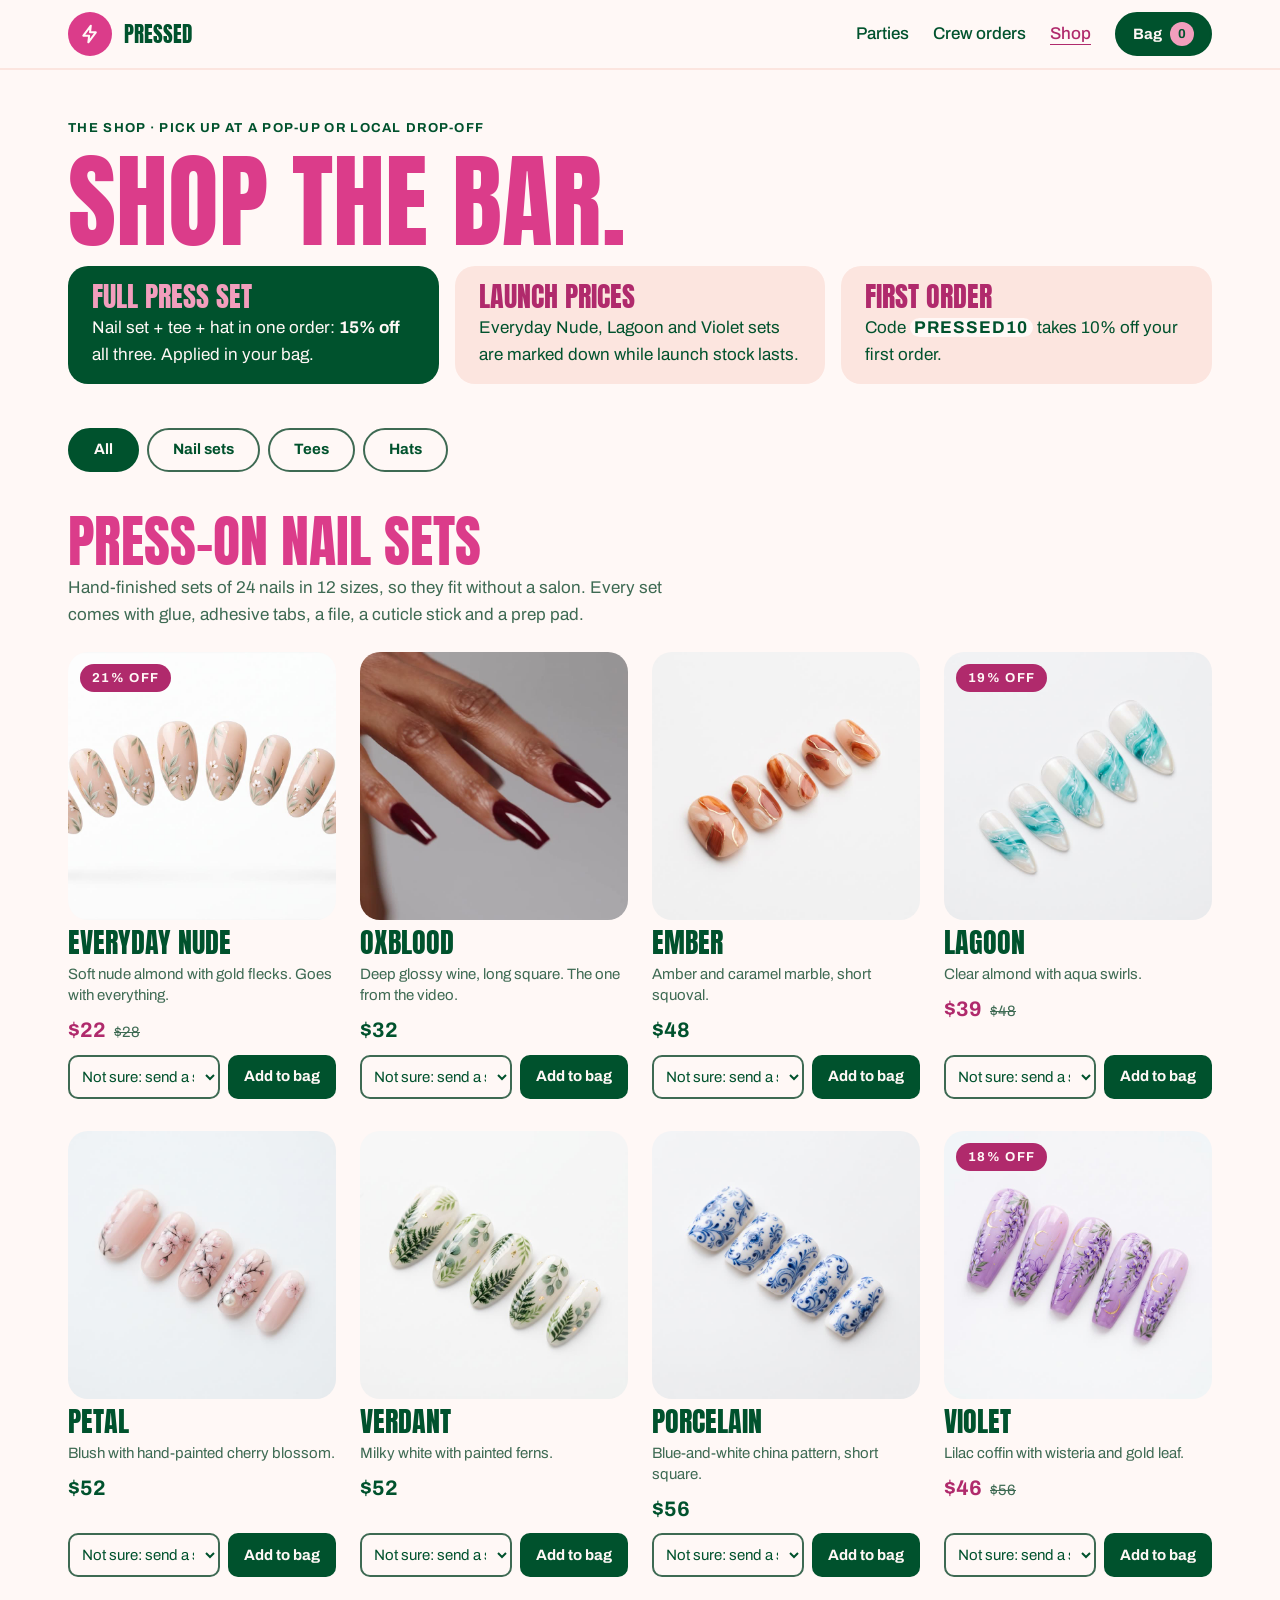
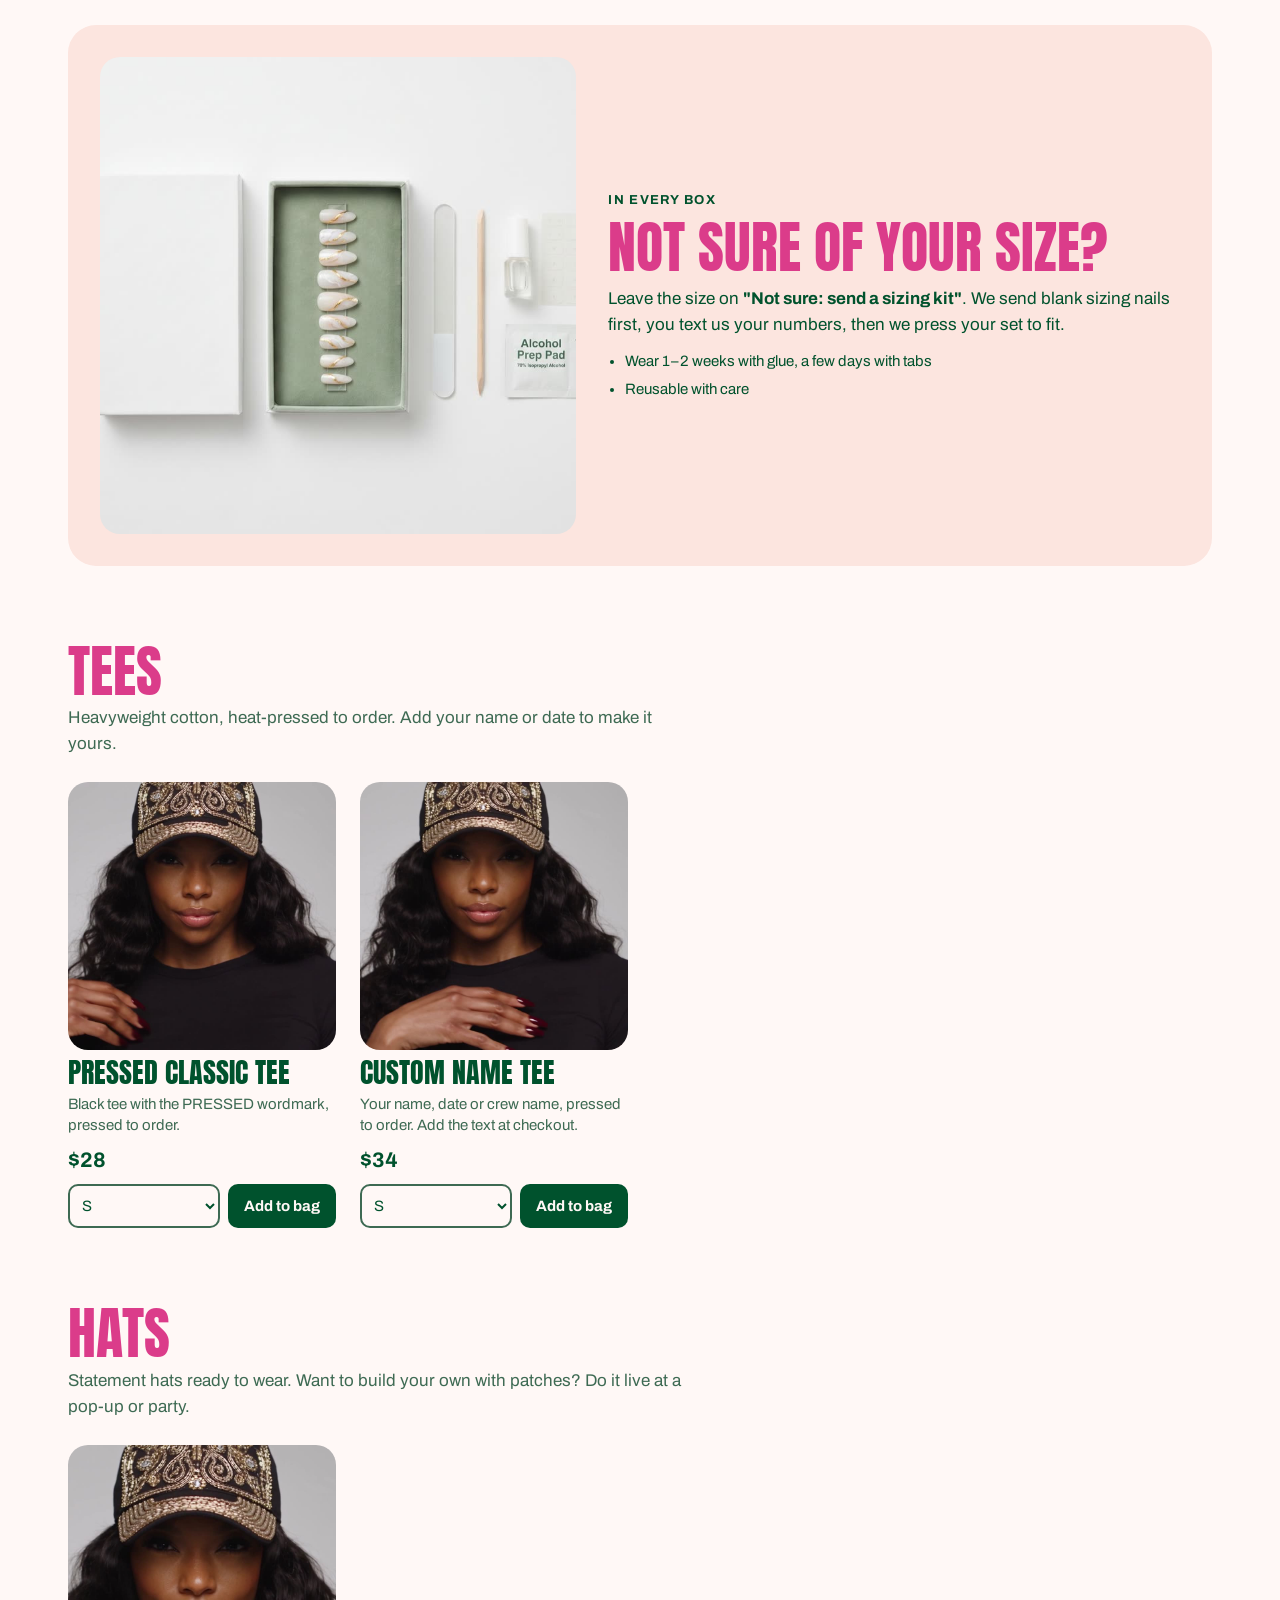
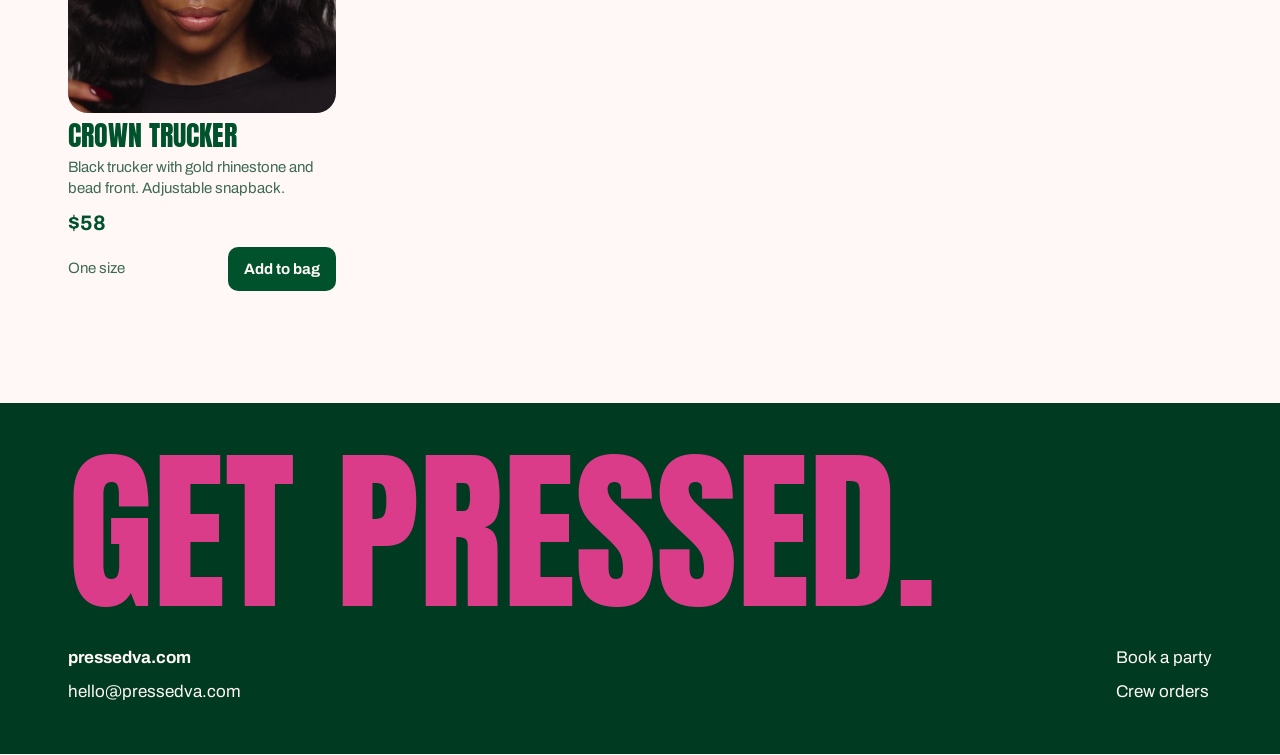
==== shop.html @ b1e41d05 "Add files via upload" ====
<!doctype html>
<html lang="en">
<head>
<meta charset="utf-8">
<meta name="viewport" content="width=device-width, initial-scale=1, viewport-fit=cover">
<title>Shop — PRESSED</title>
<meta name="description" content="Press-on nail sets, custom tees and hats from PRESSED in Stafford and Fredericksburg, VA. Pick up at a pop-up or get local drop-off.">
<link rel="preconnect" href="https://fonts.googleapis.com">
<link rel="preconnect" href="https://fonts.gstatic.com" crossorigin>
<link rel="stylesheet" href="https://fonts.googleapis.com/css2?family=Anton&family=Archivo:wght@400;500;700&display=swap">
<link rel="stylesheet" href="design/tokens.css">
<style>
*,*::before,*::after{box-sizing:border-box}
[hidden]{display:none!important}
html{-webkit-text-size-adjust:100%}
body{margin:0;background:var(--bg-base);color:var(--text-primary);font-family:var(--font-body);font-size:var(--text-base);line-height:var(--leading-body);overflow-x:hidden}
img{display:block;max-width:100%;height:auto}
a{color:inherit}
h1,h2,h3,p{margin:0}
.wrap{width:100%;max-width:var(--page-max);margin-inline:auto;padding-inline:var(--gutter)}
.eyebrow{font-size:var(--text-xs);font-weight:var(--weight-bold);letter-spacing:var(--tracking-caps);text-transform:uppercase}
.display{font-family:var(--font-display);font-weight:var(--weight-regular);text-transform:uppercase;line-height:var(--leading-display);text-wrap:balance}
.muted{color:var(--text-secondary)}
.small{font-size:var(--text-sm)}
.sr{position:absolute;width:1px;height:1px;overflow:hidden;clip:rect(0 0 0 0);white-space:nowrap}

.btn{display:inline-flex;align-items:center;justify-content:center;gap:var(--space-2);min-height:var(--touch-min);padding:var(--space-3) var(--space-6);border-radius:var(--radius-sm);border:var(--border-width) solid var(--action);background:var(--action);color:var(--action-text);font:var(--weight-bold) var(--text-base)/1 var(--font-body);text-decoration:none;cursor:pointer;transition:transform var(--duration-fast) var(--ease-out)}
.btn:hover{transform:translateY(-2px)}
.btn:active{transform:translateY(1px) scale(.98)}
.btn.pink{background:var(--berry);border-color:var(--berry);color:var(--chalk)}
.btn.ghost{background:transparent;color:var(--accent-text);border-color:var(--accent-text)}
.btn.block{width:100%}

/* Header */
.top{position:sticky;top:0;z-index:20;background:var(--bg-base);padding-top:env(safe-area-inset-top,0px);border-bottom:var(--border-width) solid var(--bg-raised)}
.top .wrap{display:flex;align-items:center;justify-content:space-between;gap:var(--space-4);min-height:4.25rem}
.mark{display:flex;align-items:center;gap:var(--space-3);text-decoration:none}
.bolt{width:var(--touch-min);height:var(--touch-min);border-radius:var(--radius-full);background:var(--accent);display:grid;place-items:center;color:var(--chalk);flex:none}
.mark b{font-family:var(--font-display);font-weight:var(--weight-regular);font-size:var(--text-lg)}
.nav{display:flex;align-items:center;gap:var(--space-6);font-weight:var(--weight-medium)}
.nav a{text-decoration:none;padding-block:var(--space-2)}
.nav a[aria-current]{color:var(--accent-text);text-decoration:underline;text-underline-offset:.3em}
.nav a:not(.btn):hover{color:var(--accent-text)}
@media (max-width:760px){.nav .hide-sm{display:none}}
.bagbtn{position:relative;display:inline-flex;align-items:center;gap:var(--space-2);min-height:var(--touch-min);padding:var(--space-2) var(--space-4);border-radius:var(--radius-full);border:var(--border-width) solid var(--forest);background:var(--forest);color:var(--chalk);font:var(--weight-bold) var(--text-sm)/1 var(--font-body);cursor:pointer}
.bagcount{min-width:1.5rem;height:1.5rem;padding-inline:var(--space-1);border-radius:var(--radius-full);background:var(--bubble);color:var(--forest);display:grid;place-items:center;font-size:var(--text-xs)}

/* Shop head */
.shophead{padding-block:var(--space-12) var(--space-8);display:flex;flex-direction:column;gap:var(--space-4)}
.shophead h1{font-size:var(--text-3xl);color:var(--accent)}
.offers{display:grid;grid-template-columns:repeat(3,minmax(0,1fr));gap:var(--space-4)}
@media (max-width:900px){.offers{grid-template-columns:minmax(0,1fr)}}
.offer{display:flex;flex-direction:column;gap:var(--space-1);padding:var(--space-4) var(--space-6);border-radius:var(--radius-md);background:var(--bg-raised)}
.offer.dark{background:var(--bg-dark);color:var(--text-on-dark)}
.offer b{font-family:var(--font-display);font-weight:var(--weight-regular);text-transform:uppercase;font-size:var(--text-xl);line-height:1.05;color:var(--accent-text)}
.offer.dark b{color:var(--bubble)}
.code{font-weight:var(--weight-bold);letter-spacing:.06em;user-select:all;padding:0 var(--space-1);border-radius:var(--radius-sm);background:var(--chalk);color:var(--forest)}

/* Tabs */
.tabs{position:sticky;top:calc(4.25rem + env(safe-area-inset-top,0px));z-index:10;background:var(--bg-base);padding-block:var(--space-3);display:flex;gap:var(--space-2);overflow-x:auto;scrollbar-width:none}
.tab{flex:none;min-height:var(--touch-min);padding:var(--space-2) var(--space-6);border-radius:var(--radius-full);border:var(--border-width) solid var(--moss);background:transparent;color:var(--forest);font:var(--weight-bold) var(--text-sm)/1 var(--font-body);cursor:pointer}
.tab[aria-pressed="true"]{background:var(--forest);border-color:var(--forest);color:var(--chalk)}

/* Grid */
.group{padding-block:var(--space-8) var(--space-12)}
.group h2{font-size:var(--text-2xl);color:var(--accent);margin-bottom:var(--space-2)}
.group .intro{margin-bottom:var(--space-6);max-width:var(--content-max)}
.grid{display:grid;grid-template-columns:repeat(4,minmax(0,1fr));gap:var(--space-8) var(--space-6)}
@media (max-width:1100px){.grid{grid-template-columns:repeat(3,minmax(0,1fr))}}
@media (max-width:760px){.grid{grid-template-columns:repeat(2,minmax(0,1fr));gap:var(--space-6) var(--space-3)}}
.card{display:flex;flex-direction:column;gap:var(--space-2)}
.ph{position:relative;aspect-ratio:1/1;max-width:100%;border-radius:var(--radius-md);overflow:hidden;background:var(--bg-raised)}
.ph img{width:100%;height:100%;object-fit:cover;transition:transform var(--duration-slow) var(--ease-out)}
.card:hover .ph img{transform:scale(1.04)}
.badge{position:absolute;top:var(--space-3);left:var(--space-3);font-size:var(--text-xs);font-weight:var(--weight-bold);letter-spacing:var(--tracking-caps);text-transform:uppercase;background:var(--berry);color:var(--chalk);padding:var(--space-1) var(--space-3);border-radius:var(--radius-full)}
.card h3{font-family:var(--font-display);font-weight:var(--weight-regular);text-transform:uppercase;font-size:var(--text-xl);line-height:1}
.card .desc{font-size:var(--text-sm);color:var(--text-secondary);line-height:1.4}
.price{display:flex;align-items:baseline;gap:var(--space-2);font-variant-numeric:tabular-nums}
.price .now{font-weight:var(--weight-bold);font-size:var(--text-lg)}
.price.sale .now{color:var(--accent-text)}
.price s{color:var(--text-secondary);font-size:var(--text-sm)}
.opts{display:flex;gap:var(--space-2);align-items:center;margin-top:auto}
.opts select{flex:1;min-width:0;font:inherit;font-size:var(--text-sm);color:var(--text-primary);background:var(--bg-base);border:var(--border-width) solid var(--moss);border-radius:var(--radius-sm);padding:var(--space-2);min-height:var(--touch-min)}
.add{flex:none;min-height:var(--touch-min);padding:var(--space-2) var(--space-4);border-radius:var(--radius-sm);border:0;background:var(--forest);color:var(--chalk);font:var(--weight-bold) var(--text-sm)/1 var(--font-body);cursor:pointer}
.add.done{background:var(--berry)}
@media (max-width:420px){.opts{flex-direction:column;align-items:stretch}}

.box{display:grid;grid-template-columns:minmax(0,1fr) minmax(0,1.2fr);gap:var(--space-8);align-items:center;padding:var(--space-8);border-radius:var(--radius-lg);background:var(--bg-raised)}
@media (max-width:760px){.box{grid-template-columns:minmax(0,1fr);padding:var(--space-6)}}
.box img{border-radius:var(--radius-md)}
.box ul{margin:0;padding-left:1.1em;display:flex;flex-direction:column;gap:var(--space-1)}

/* Bag drawer */
.scrimbg{position:fixed;inset:0;z-index:40;background:var(--scrim-soft)}
.drawer{position:fixed;top:0;right:0;bottom:0;z-index:50;width:min(28rem,100%);background:var(--bg-base);box-shadow:var(--shadow-overlay);display:flex;flex-direction:column;padding-top:env(safe-area-inset-top,0px);padding-bottom:env(safe-area-inset-bottom,0px);transform:translateX(100%);transition:transform var(--duration-slow) var(--ease-out);visibility:hidden}
.drawer.open{transform:none;visibility:visible}
.dhead{display:flex;align-items:center;justify-content:space-between;padding:var(--space-4) var(--space-6);border-bottom:var(--border-width) solid var(--bg-raised)}
.dhead h2{font-family:var(--font-display);font-weight:var(--weight-regular);text-transform:uppercase;font-size:var(--text-xl)}
.x{width:var(--touch-min);height:var(--touch-min);border-radius:var(--radius-full);border:0;background:var(--bg-raised);color:var(--forest);cursor:pointer;display:grid;place-items:center}
.dbody{flex:1;overflow-y:auto;padding:var(--space-4) var(--space-6);display:flex;flex-direction:column;gap:var(--space-4)}
.line{display:grid;grid-template-columns:4rem minmax(0,1fr) auto;gap:var(--space-3);align-items:center}
.line img{width:4rem;height:4rem;object-fit:cover;border-radius:var(--radius-sm)}
.line .nm{font-weight:var(--weight-bold);line-height:1.2}
.line .meta{font-size:var(--text-sm);color:var(--text-secondary)}
.qty{display:flex;align-items:center;gap:var(--space-1)}
.qty button{width:2.25rem;height:2.25rem;border-radius:var(--radius-full);border:var(--border-width) solid var(--moss);background:transparent;color:var(--forest);font-weight:var(--weight-bold);cursor:pointer}
.qty span{min-width:1.5rem;text-align:center;font-variant-numeric:tabular-nums}
.empty{padding-block:var(--space-12);text-align:center;display:flex;flex-direction:column;gap:var(--space-4);align-items:center}
.dfoot{padding:var(--space-4) var(--space-6);border-top:var(--border-width) solid var(--bg-raised);display:flex;flex-direction:column;gap:var(--space-3)}
.sum{display:grid;grid-template-columns:1fr auto;gap:var(--space-1) var(--space-4);font-variant-numeric:tabular-nums;font-size:var(--text-sm)}
.sum .save{color:var(--accent-text);font-weight:var(--weight-bold)}
.sum .total{font-size:var(--text-lg);font-weight:var(--weight-bold);padding-top:var(--space-2);border-top:var(--border-width) solid var(--bg-raised)}
.coderow{display:flex;gap:var(--space-2)}
.coderow input{flex:1;min-width:0;font:inherit;text-transform:uppercase;border:var(--border-width) solid var(--moss);border-radius:var(--radius-sm);padding:var(--space-2) var(--space-3);min-height:var(--touch-min);background:var(--bg-base);color:var(--forest)}
.coderow button{min-height:var(--touch-min);padding:var(--space-2) var(--space-4);border-radius:var(--radius-sm);border:var(--border-width) solid var(--forest);background:transparent;color:var(--forest);font-weight:var(--weight-bold);cursor:pointer}
.msg{font-size:var(--text-sm);font-weight:var(--weight-medium)}
.msg.ok{color:var(--forest)}
.msg.err{color:var(--danger)}
.ful{display:flex;flex-direction:column;gap:var(--space-2)}
.ful label{display:flex;gap:var(--space-3);align-items:center;min-height:var(--touch-min);padding:var(--space-2) var(--space-3);border:var(--border-width) solid var(--bg-raised);border-radius:var(--radius-sm);cursor:pointer;font-size:var(--text-sm)}
.ful input{accent-color:var(--forest);width:1.1rem;height:1.1rem}
.ful label:has(input:checked){border-color:var(--forest)}
form.co{display:flex;flex-direction:column;gap:var(--space-3)}
form.co .f{display:flex;flex-direction:column;gap:var(--space-1)}
form.co label{font-size:var(--text-sm);font-weight:var(--weight-bold)}
form.co input,form.co textarea{font:inherit;border:var(--border-width) solid var(--moss);border-radius:var(--radius-sm);padding:var(--space-3);min-height:var(--touch-min);background:var(--bg-base);color:var(--forest);width:100%}
.done{display:flex;flex-direction:column;gap:var(--space-3);padding:var(--space-6);border-radius:var(--radius-md);background:var(--bg-raised)}
.done h3{font-family:var(--font-display);font-weight:var(--weight-regular);text-transform:uppercase;font-size:var(--text-xl);color:var(--accent-text)}

footer{background:var(--bg-deep);color:var(--text-on-dark);padding-block:var(--space-12) calc(var(--space-12) + env(safe-area-inset-bottom,0px));margin-top:var(--space-16)}
footer .cols{display:flex;flex-wrap:wrap;gap:var(--space-8);justify-content:space-between}
footer a{text-decoration:none}
footer .big{font-size:var(--text-footer);color:var(--accent);line-height:var(--leading-display);margin-bottom:var(--space-8)}
</style>
</head>
<body>

<header class="top">
  <div class="wrap">
    <a class="mark" href="index.html" aria-label="PRESSED home">
      <span class="bolt" aria-hidden="true"><svg width="20" height="20" viewBox="0 0 24 24" fill="none" stroke="currentColor" stroke-width="2.4" stroke-linejoin="round"><path d="M13 2 4 14h7l-1 8 9-12h-7l1-8z"/></svg></span>
      <b>PRESSED</b>
    </a>
    <nav class="nav" aria-label="Main">
      <a class="hide-sm" href="index.html#parties">Parties</a>
      <a class="hide-sm" href="index.html#crew">Crew orders</a>
      <a href="shop.html" aria-current="page">Shop</a>
      <button class="bagbtn" id="openBag" type="button" aria-haspopup="dialog" aria-controls="bag">
        Bag <span class="bagcount" id="bagCount">0</span>
      </button>
    </nav>
  </div>
</header>

<main>
  <section class="wrap shophead" aria-labelledby="shop-title">
    <p class="eyebrow">The shop · pick up at a pop-up or local drop-off</p>
    <h1 class="display" id="shop-title">Shop the bar.</h1>
    <div class="offers">
      <div class="offer dark"><b>Full Press set</b><span>Nail set + tee + hat in one order: <strong>15% off</strong> all three. Applied in your bag.</span></div>
      <div class="offer"><b>Launch prices</b><span>Everyday Nude, Lagoon and Violet sets are marked down while launch stock lasts.</span></div>
      <div class="offer"><b>First order</b><span>Code <span class="code">PRESSED10</span> takes 10% off your first order.</span></div>
    </div>
  </section>

  <div class="wrap">
    <div class="tabs" role="group" aria-label="Filter products">
      <button class="tab" type="button" data-f="all" aria-pressed="true">All</button>
      <button class="tab" type="button" data-f="nails" aria-pressed="false">Nail sets</button>
      <button class="tab" type="button" data-f="tees" aria-pressed="false">Tees</button>
      <button class="tab" type="button" data-f="hats" aria-pressed="false">Hats</button>
    </div>
  </div>

  <section class="wrap group" id="nails" data-cat="nails" aria-labelledby="nails-title">
    <h2 class="display" id="nails-title">Press-on nail sets</h2>
    <p class="intro muted">Hand-finished sets of 24 nails in 12 sizes, so they fit without a salon. Every set comes with glue, adhesive tabs, a file, a cuticle stick and a prep pad.</p>
    <div class="grid" data-grid="nails"></div>
    <div class="box" style="margin-top:var(--space-12)">
      <img src="media/shop/whats-in-the-box.jpg" alt="Open PRESSED nail kit: tray of nails, file, cuticle stick and prep pad" width="800" height="800" loading="lazy">
      <div style="display:flex;flex-direction:column;gap:var(--space-3)">
        <p class="eyebrow">In every box</p>
        <h3 class="display" style="font-size:var(--text-2xl);color:var(--accent)">Not sure of your size?</h3>
        <p>Leave the size on <strong>"Not sure: send a sizing kit"</strong>. We send blank sizing nails first, you text us your numbers, then we press your set to fit.</p>
        <ul class="small"><li>Wear 1–2 weeks with glue, a few days with tabs</li><li>Reusable with care</li></ul>
      </div>
    </div>
  </section>

  <section class="wrap group" id="tees" data-cat="tees" aria-labelledby="tees-title">
    <h2 class="display" id="tees-title">Tees</h2>
    <p class="intro muted">Heavyweight cotton, heat-pressed to order. Add your name or date to make it yours.</p>
    <div class="grid" data-grid="tees"></div>
  </section>

  <section class="wrap group" id="hats" data-cat="hats" aria-labelledby="hats-title">
    <h2 class="display" id="hats-title">Hats</h2>
    <p class="intro muted">Statement hats ready to wear. Want to build your own with patches? Do it live at a pop-up or party.</p>
    <div class="grid" data-grid="hats"></div>
  </section>
</main>

<footer>
  <div class="wrap">
    <p class="big display" aria-hidden="true">Get pressed.</p>
    <div class="cols">
      <div style="display:flex;flex-direction:column;gap:var(--space-2)"><b>pressedva.com</b><span>hello@pressedva.com</span></div>
      <div style="display:flex;flex-direction:column;gap:var(--space-2)"><a href="index.html#book">Book a party</a><a href="index.html#quote">Crew orders</a></div>
    </div>
  </div>
</footer>

<div class="scrimbg" id="scrim" hidden></div>
<aside class="drawer" id="bag" role="dialog" aria-modal="true" aria-labelledby="bag-title" aria-hidden="true">
  <div class="dhead">
    <h2 id="bag-title">Your bag</h2>
    <button class="x" id="closeBag" type="button" aria-label="Close bag"><svg width="18" height="18" viewBox="0 0 24 24" fill="none" stroke="currentColor" stroke-width="2.4" stroke-linecap="round"><path d="M6 6l12 12M18 6 6 18"/></svg></button>
  </div>
  <div class="dbody" id="bagBody"></div>
  <div class="dfoot" id="bagFoot"></div>
</aside>
<p class="sr" id="live" aria-live="polite"></p>

<script>
/* Where order requests go once the site is live (same service as the booking form). Empty = on-screen only. */
var FORM_ENDPOINT = "";

/* Prices in cents. "was" = regular price when a set is marked down. Edit here, nowhere else. */
var PRODUCTS = [
  { id: "everyday-nude", cat: "nails", name: "Everyday Nude", desc: "Soft nude almond with gold flecks. Goes with everything.", price: 2200, was: 2800, img: "everyday-nude.jpg" },
  { id: "oxblood", cat: "nails", name: "Oxblood", desc: "Deep glossy wine, long square. The one from the video.", price: 3200, img: "oxblood.jpg" },
  { id: "ember", cat: "nails", name: "Ember", desc: "Amber and caramel marble, short squoval.", price: 4800, img: "ember.jpg" },
  { id: "lagoon", cat: "nails", name: "Lagoon", desc: "Clear almond with aqua swirls.", price: 3900, was: 4800, img: "lagoon.jpg" },
  { id: "petal", cat: "nails", name: "Petal", desc: "Blush with hand-painted cherry blossom.", price: 5200, img: "petal.jpg" },
  { id: "verdant", cat: "nails", name: "Verdant", desc: "Milky white with painted ferns.", price: 5200, img: "verdant.jpg" },
  { id: "porcelain", cat: "nails", name: "Porcelain", desc: "Blue-and-white china pattern, short square.", price: 5600, img: "porcelain.jpg" },
  { id: "violet", cat: "nails", name: "Violet", desc: "Lilac coffin with wisteria and gold leaf.", price: 4600, was: 5600, img: "violet.jpg" },
  { id: "classic-tee", cat: "tees", name: "PRESSED Classic Tee", desc: "Black tee with the PRESSED wordmark, pressed to order.", price: 2800, img: "classic-tee.jpg" },
  { id: "name-tee", cat: "tees", name: "Custom Name Tee", desc: "Your name, date or crew name, pressed to order. Add the text at checkout.", price: 3400, img: "name-tee.jpg" },
  { id: "crown-trucker", cat: "hats", name: "Crown Trucker", desc: "Black trucker with gold rhinestone and bead front. Adjustable snapback.", price: 5800, img: "crown-trucker.jpg" }
];
var SIZES = {
  nails: ["Not sure: send a sizing kit", "XS", "S", "M", "L"],
  tees: ["S", "M", "L", "XL", "2XL", "3XL"],
  hats: ["One size"]
};
var BUNDLE_RATE = 0.15;              /* Full Press: one nail set + tee + hat */
var CODES = { PRESSED10: 0.10 };     /* first-order code */
var DROPOFF_FEE = 500;               /* local drop-off, Stafford + Fredericksburg */

var live = document.getElementById('live');
function money(c){ return '$' + (c / 100).toFixed(c % 100 ? 2 : 0); }
function byId(id){ return PRODUCTS.filter(function(p){ return p.id === id; })[0]; }
function esc(s){ return String(s).replace(/[&<>"]/g, function(ch){ return {'&':'&amp;','<':'&lt;','>':'&gt;','"':'&quot;'}[ch]; }); }

/* ---------- Bag state (remembered on this device only) ---------- */
var state = { lines: [], code: '', ful: 'pickup' };
try { var saved = JSON.parse(localStorage.getItem('pressed-bag') || 'null'); if (saved && saved.lines) state = saved; } catch (e) {}
function save(){ try { localStorage.setItem('pressed-bag', JSON.stringify(state)); } catch (e) {} }

/* ---------- Render products ---------- */
['nails', 'tees', 'hats'].forEach(function(cat){
  var grid = document.querySelector('[data-grid="' + cat + '"]');
  grid.innerHTML = PRODUCTS.filter(function(p){ return p.cat === cat; }).map(function(p){
    var off = p.was ? Math.round((1 - p.price / p.was) * 100) : 0;
    var opts = SIZES[cat].map(function(s){ return '<option>' + esc(s) + '</option>'; }).join('');
    return '<article class="card">' +
      '<div class="ph">' + (off ? '<span class="badge">' + off + '% off</span>' : '') +
      '<img src="media/shop/' + p.img + '" alt="' + esc(p.name) + ' ' + (cat === 'nails' ? 'press-on nail set' : cat === 'tees' ? 'tee' : 'hat') + '" width="800" height="800" loading="lazy"></div>' +
      '<h3>' + esc(p.name) + '</h3>' +
      '<p class="desc">' + esc(p.desc) + '</p>' +
      '<p class="price' + (p.was ? ' sale' : '') + '"><span class="now">' + money(p.price) + '</span>' + (p.was ? '<s aria-label="was ' + money(p.was) + '">' + money(p.was) + '</s>' : '') + '</p>' +
      '<div class="opts">' + (SIZES[cat].length > 1 ? '<label class="sr" for="sz-' + p.id + '">Size for ' + esc(p.name) + '</label><select id="sz-' + p.id + '">' + opts + '</select>' : '<span class="small muted" style="flex:1">One size</span>') +
      '<button class="add" type="button" data-add="' + p.id + '">Add to bag</button></div>' +
    '</article>';
  }).join('');
});

document.addEventListener('click', function(e){
  var b = e.target.closest('[data-add]'); if (!b) return;
  var p = byId(b.getAttribute('data-add'));
  var sel = document.getElementById('sz-' + p.id);
  var size = sel ? sel.value : 'One size';
  var line = state.lines.filter(function(l){ return l.id === p.id && l.size === size; })[0];
  if (line) line.qty++; else state.lines.push({ id: p.id, size: size, qty: 1 });
  save(); renderBag();
  b.textContent = 'Added'; b.classList.add('done');
  setTimeout(function(){ b.textContent = 'Add to bag'; b.classList.remove('done'); }, 1400);
  live.textContent = p.name + ', ' + size + ', added to bag.';
});

/* ---------- Filters ---------- */
var tabs = [].slice.call(document.querySelectorAll('.tab'));
function filter(f){
  tabs.forEach(function(t){ t.setAttribute('aria-pressed', String(t.getAttribute('data-f') === f)); });
  document.querySelectorAll('[data-cat]').forEach(function(s){ s.hidden = !(f === 'all' || s.getAttribute('data-cat') === f); });
}
tabs.forEach(function(t){ t.addEventListener('click', function(){ filter(t.getAttribute('data-f')); }); });
var h = (location.hash || '').slice(1); if (['nails', 'tees', 'hats'].indexOf(h) > -1) filter(h);

/* ---------- Totals ---------- */
function totals(){
  var sub = 0, units = { nails: [], tees: [], hats: [] };
  state.lines.forEach(function(l){
    var p = byId(l.id); if (!p) return;
    sub += p.price * l.qty;
    for (var i = 0; i < l.qty; i++) units[p.cat].push(p.price);
  });
  Object.keys(units).forEach(function(k){ units[k].sort(function(a, b){ return a - b; }); });
  var sets = Math.min(units.nails.length, units.tees.length, units.hats.length), base = 0;
  for (var i = 0; i < sets; i++) base += units.nails[i] + units.tees[i] + units.hats[i];
  var bundle = Math.round(base * BUNDLE_RATE);
  var rate = CODES[state.code] || 0;
  var code = Math.round((sub - bundle) * rate);
  var fee = state.ful === 'dropoff' && sub > 0 ? DROPOFF_FEE : 0;
  var count = state.lines.reduce(function(n, l){ return n + l.qty; }, 0);
  var saleSave = state.lines.reduce(function(n, l){ var p = byId(l.id); return n + (p && p.was ? (p.was - p.price) * l.qty : 0); }, 0);
  return { sub: sub, sets: sets, bundle: bundle, code: code, fee: fee, total: sub - bundle - code + fee, count: count, saleSave: saleSave };
}

/* ---------- Bag drawer ---------- */
var bag = document.getElementById('bag'), scrim = document.getElementById('scrim');
var body = document.getElementById('bagBody'), foot = document.getElementById('bagFoot');
var lastFocus = null, view = 'bag';
function openBag(){ lastFocus = document.activeElement; view = 'bag'; renderBag(); scrim.hidden = false; bag.classList.add('open'); bag.setAttribute('aria-hidden', 'false'); document.getElementById('closeBag').focus(); }
function closeBag(){ bag.classList.remove('open'); bag.setAttribute('aria-hidden', 'true'); scrim.hidden = true; if (lastFocus) lastFocus.focus(); }
document.getElementById('openBag').addEventListener('click', openBag);
document.getElementById('closeBag').addEventListener('click', closeBag);
scrim.addEventListener('click', closeBag);
document.addEventListener('keydown', function(e){ if (e.key === 'Escape' && bag.classList.contains('open')) closeBag(); });

function renderBag(){
  var t = totals();
  document.getElementById('bagCount').textContent = t.count;
  if (view === 'done') return;
  if (!state.lines.length) {
    body.innerHTML = '<div class="empty"><p class="display" style="font-size:var(--text-xl)">Your bag is empty</p><p class="muted small">Start with a nail set. Add a tee and a hat to unlock 15% off the set.</p><button class="btn" type="button" data-close>Shop nail sets</button></div>';
    foot.innerHTML = ''; return;
  }
  if (view === 'checkout') return renderCheckout(t);
  body.innerHTML = state.lines.map(function(l, i){
    var p = byId(l.id); if (!p) return '';
    return '<div class="line"><img src="media/shop/' + p.img + '" alt="" width="64" height="64">' +
      '<div><div class="nm">' + esc(p.name) + '</div><div class="meta">' + esc(l.size) + ' · ' + money(p.price) + '</div></div>' +
      '<div class="qty"><button type="button" data-q="' + i + '" data-d="-1" aria-label="Remove one ' + esc(p.name) + '">−</button><span>' + l.qty + '</span><button type="button" data-q="' + i + '" data-d="1" aria-label="Add one ' + esc(p.name) + '">+</button></div></div>';
  }).join('') + (t.sets ? '' : '<p class="small muted">Add ' + missing() + ' to get 15% off a Full Press set.</p>');
  foot.innerHTML = summary(t) +
    '<div class="coderow"><label class="sr" for="codeIn">Discount code</label><input id="codeIn" placeholder="Discount code" value="' + esc(state.code) + '" autocomplete="off"><button type="button" id="applyCode">Apply</button></div>' +
    '<p class="msg" id="codeMsg" role="status"></p>' +
    '<div class="ful" role="radiogroup" aria-label="How you get it">' +
      '<label><input type="radio" name="ful" value="pickup"' + (state.ful === 'pickup' ? ' checked' : '') + '> Pick up at the next pop-up: free</label>' +
      '<label><input type="radio" name="ful" value="dropoff"' + (state.ful === 'dropoff' ? ' checked' : '') + '> Local drop-off, Stafford + Fredericksburg: ' + money(DROPOFF_FEE) + '</label></div>' +
    '<button class="btn pink block" type="button" id="toCheckout">Reserve my order · ' + money(t.total) + '</button>';
}
function missing(){
  var have = { nails: 0, tees: 0, hats: 0 };
  state.lines.forEach(function(l){ var p = byId(l.id); if (p) have[p.cat] += l.qty; });
  var need = []; if (!have.nails) need.push('a nail set'); if (!have.tees) need.push('a tee'); if (!have.hats) need.push('a hat');
  return need.join(' and ');
}
function summary(t){
  return '<div class="sum"><span>Subtotal</span><span>' + money(t.sub) + '</span>' +
    (t.saleSave ? '<span class="save">Launch prices (already in subtotal)</span><span class="save">' + money(t.saleSave) + ' saved</span>' : '') +
    (t.bundle ? '<span class="save">Full Press set' + (t.sets > 1 ? ' ×' + t.sets : '') + ' (15%)</span><span class="save">−' + money(t.bundle) + '</span>' : '') +
    (t.code ? '<span class="save">Code ' + esc(state.code) + ' (10%)</span><span class="save">−' + money(t.code) + '</span>' : '') +
    (t.fee ? '<span>Local drop-off</span><span>' + money(t.fee) + '</span>' : '') +
    '<span class="total">Total</span><span class="total">' + money(t.total) + '</span></div>';
}
function renderCheckout(t){
  body.innerHTML = '<button class="btn ghost" type="button" id="backToBag" style="align-self:flex-start">Back to bag</button>' +
    '<p class="small">Reserve now, pay when you get it: at the pop-up, or by a secure pay link we email for drop-off. We confirm every order from hello@pressedva.com within one day.</p>' +
    '<form class="co" id="coForm" novalidate>' +
      '<div class="f"><label for="co-name">Your name</label><input id="co-name" name="name" autocomplete="name" required></div>' +
      '<div class="f"><label for="co-email">Email</label><input id="co-email" name="email" type="email" autocomplete="email" required></div>' +
      '<div class="f"><label for="co-phone">Phone (for pickup texts)</label><input id="co-phone" name="phone" type="tel" autocomplete="tel"></div>' +
      (state.ful === 'dropoff' ? '<div class="f"><label for="co-addr">Drop-off address</label><input id="co-addr" name="address" autocomplete="street-address" required></div>' : '') +
      '<div class="f"><label for="co-notes">Name or text for custom tees, other notes</label><textarea id="co-notes" name="notes" rows="3"></textarea></div>' +
      '<p class="msg err" id="coErr" role="alert"></p>' +
    '</form>';
  foot.innerHTML = summary(t) + '<button class="btn pink block" type="submit" form="coForm" id="placeBtn">Reserve my order · ' + money(t.total) + '</button>';
}

body.addEventListener('click', function(e){
  var q = e.target.closest('[data-q]');
  if (q) {
    var l = state.lines[+q.getAttribute('data-q')]; l.qty += +q.getAttribute('data-d');
    if (l.qty < 1) state.lines.splice(+q.getAttribute('data-q'), 1);
    save(); renderBag(); return;
  }
  if (e.target.closest('[data-close]')) { closeBag(); filter('nails'); document.getElementById('nails').scrollIntoView(); return; }
  if (e.target.closest('#backToBag')) { view = 'bag'; renderBag(); }
});
foot.addEventListener('click', function(e){
  if (e.target.id === 'applyCode') {
    var v = document.getElementById('codeIn').value.trim().toUpperCase();
    var msg = document.getElementById('codeMsg');
    if (!v) { state.code = ''; save(); renderBag(); return; }
    if (CODES[v]) { state.code = v; save(); renderBag(); document.getElementById('codeMsg').className = 'msg ok'; document.getElementById('codeMsg').textContent = v + ' applied: 10% off.'; }
    else { msg.className = 'msg err'; msg.textContent = '"' + v + '" isn\'t a working code. Check the spelling, or try PRESSED10.'; }
  }
  if (e.target.id === 'toCheckout') { view = 'checkout'; renderBag(); var f = document.getElementById('co-name'); if (f) f.focus(); }
});
foot.addEventListener('change', function(e){ if (e.target.name === 'ful') { state.ful = e.target.value; save(); renderBag(); } });

document.addEventListener('submit', function(e){
  if (e.target.id !== 'coForm') return;
  e.preventDefault();
  var form = e.target, err = document.getElementById('coErr');
  var bad = [].slice.call(form.querySelectorAll('[required]')).filter(function(i){ return !i.checkValidity(); });
  if (bad.length) {
    err.textContent = bad[0].type === 'email' && bad[0].value ? 'Check the email address. It needs an @ and a domain, like name@gmail.com.' : 'Fill in ' + bad.map(function(i){ return document.querySelector('label[for="' + i.id + '"]').textContent; }).join(', ') + ' to reserve.';
    bad[0].focus(); return;
  }
  var t = totals();
  var lines = state.lines.map(function(l){ var p = byId(l.id); return l.qty + ' × ' + p.name + ' (' + l.size + ') ' + money(p.price * l.qty); });
  var fd = new FormData(form);
  fd.append('order', lines.join('\n'));
  fd.append('fulfillment', state.ful === 'dropoff' ? 'Local drop-off' : 'Pick up at pop-up');
  fd.append('discounts', [t.bundle ? 'Full Press −' + money(t.bundle) : '', t.code ? state.code + ' −' + money(t.code) : ''].filter(Boolean).join(', ') || 'none');
  fd.append('total', money(t.total));
  fd.append('_subject', 'Shop order from pressedva.com');
  var finish = function(){
    view = 'done';
    body.innerHTML = '<div class="done" tabindex="-1" id="doneBox"><h3>Order reserved</h3><p>' + lines.map(esc).join('<br>') + '</p><p><strong>Total ' + money(t.total) + '</strong></p><p class="small">We confirm from hello@pressedva.com within one day' + (state.ful === 'dropoff' ? ' with your pay link and drop-off time.' : ' with the next pop-up date.') + '</p></div>';
    foot.innerHTML = '<button class="btn block" type="button" id="keepShopping">Keep shopping</button>';
    state.lines = []; state.code = ''; save(); document.getElementById('bagCount').textContent = '0';
    document.getElementById('doneBox').focus(); live.textContent = 'Order reserved.';
  };
  if (!FORM_ENDPOINT) return finish();
  var btn = document.getElementById('placeBtn'); btn.disabled = true; btn.textContent = 'Sending…';
  fetch(FORM_ENDPOINT, { method: 'POST', body: fd, headers: { 'Accept': 'application/json' } })
    .then(function(r){ if (!r.ok) throw new Error(r.status); finish(); })
    .catch(function(){ btn.disabled = false; btn.textContent = 'Reserve my order · ' + money(t.total); err.textContent = "That didn't send. Check your connection and try again, or email hello@pressedva.com."; });
});
foot.addEventListener('click', function(e){ if (e.target.id === 'keepShopping') { view = 'bag'; closeBag(); renderBag(); } });

renderBag();
</script>
</body>
</html>
---- design/tokens.css ----
/* =============================================================
   design/tokens.css
   The contract. Every visual value on pressedva.com resolves here.
   If a component needs a value that isn't in this file, the value
   gets added here first. It never gets inlined.

   PRODUCT:    PRESSED — Rappahannock Dreamer's Bar (pressedva.com)
   AUDIENCE:   Stafford/Fredericksburg parents planning a party, and
               coaches, schools and small businesses ordering crew gear.
   PAGE JOB:   Turn a visitor into a party booking or a crew quote.

   SIGNATURE:  The hero film: a looping shot from fresh press-on nails up to
               the hat and tee, captioned "Get pressed."

   RISK TAKEN: Lipstick magenta and forest green as the only two colors,
               on a warm chalk ground. No neutral grey anywhere.
   ============================================================= */

:root {
  /* --- Color: named for PRESSED's world ------------------------ */
  --chalk:    #fff8f6;  /* page ground, like a fresh white blank */
  --blush:    #fce5df;  /* soft wash, pills, quiet panels */
  --bubble:   #f29ebd;  /* faded echo type, accents on dark */
  --lipstick: #db3c8a;  /* the brand pink: display type only (large) */
  --berry:    #b02a6c;  /* pink that is safe for text and buttons */
  --forest:   #00522d;  /* body text, primary action */
  --pine:     #003a20;  /* deepest ground, footer */
  --moss:     #3e6a53;  /* secondary text on chalk */

  /* Semantic aliases: components reference these */
  --text-primary:   var(--forest);
  --text-secondary: var(--moss);
  --text-on-dark:   var(--chalk);
  --bg-base:        var(--chalk);
  --bg-raised:      var(--blush);
  --bg-dark:        var(--forest);
  --bg-deep:        var(--pine);
  --border-default: var(--bubble);
  --border-strong:  var(--forest);
  --action:         var(--forest);
  --action-text:    var(--chalk);
  --accent:         var(--lipstick);
  --accent-text:    var(--berry);

  --success: var(--forest);
  --danger:  #a3123f;

  /* Over video: scrim keeps captions readable, glass for controls */
  --scrim:      rgb(0 30 16 / 0.82);
  --scrim-soft: rgb(0 30 16 / 0.32);
  --glass:      rgb(0 30 16 / 0.35);

  /* --- Type ---------------------------------------------------- */
  --font-display: 'Anton', 'Oswald', 'Arial Narrow', Impact, sans-serif;
  --font-body:    'Archivo', 'Helvetica Neue', Arial, sans-serif;

  /* Marketing scale, ratio ~1.333 */
  --text-xs:   0.8125rem;
  --text-sm:   0.9375rem;
  --text-base: 1.0625rem;
  --text-lg:   1.3125rem;
  --text-xl:   1.75rem;
  --text-2xl:  clamp(2.25rem, 7vw, 3.5rem);
  --text-3xl:  clamp(3.25rem, 12vw, 6.5rem);
  --text-hero: clamp(5.5rem, 26vw, 17rem);
  --text-footer: clamp(3.5rem, 16vw, 11rem);
  --text-hero-video: clamp(4.25rem, 17vw, 7.5rem);

  --leading-display: 0.92;
  --leading-tight:   1.15;
  --leading-body:    1.55;

  --weight-regular: 400;
  --weight-medium:  500;
  --weight-bold:    700;

  --tracking-display: 0;
  --tracking-caps:    0.1em;

  /* --- Space --------------------------------------------------- */
  --space-1:  0.25rem;
  --space-2:  0.5rem;
  --space-3:  0.75rem;
  --space-4:  1rem;
  --space-6:  1.5rem;
  --space-8:  2rem;
  --space-12: 3rem;
  --space-16: 4rem;
  --space-24: 6rem;
  --gutter:   clamp(1rem, 4vw, 3rem);

  /* --- Form ---------------------------------------------------- */
  --radius-sm:   0.625rem;
  --radius-md:   1.25rem;
  --radius-lg:   1.75rem;
  --radius-full: 9999px;
  --border-width: 2px;
  --shadow-raised:  0 1.25rem 2.5rem -1.5rem rgb(0 58 32 / 0.35);
  --shadow-overlay: 0 2rem 4rem -1rem rgb(0 58 32 / 0.45);

  /* --- Motion -------------------------------------------------- */
  --duration-fast: 120ms;
  --duration-base: 200ms;
  --duration-slow: 400ms;
  --ease-out: cubic-bezier(0.16, 1, 0.3, 1);
  --ease-in-out: cubic-bezier(0.4, 0, 0.2, 1);

  /* --- Layout -------------------------------------------------- */
  --content-max: 62ch;
  --page-max: 1240px;
  --touch-min: 44px;
}

/* Quality floor. Not optional, not announced. */
*:focus-visible {
  outline: 3px solid var(--berry);
  outline-offset: 3px;
}

@media (prefers-reduced-motion: reduce) {
  *, *::before, *::after {
    animation-duration: 0.01ms !important;
    animation-iteration-count: 1 !important;
    transition-duration: 0.01ms !important;
    scroll-behavior: auto !important;
  }
}

/* Single deliberate light look (brand). No dark mode by design:
   the chalk/pink/green palette IS the brand, like a printed tag. */
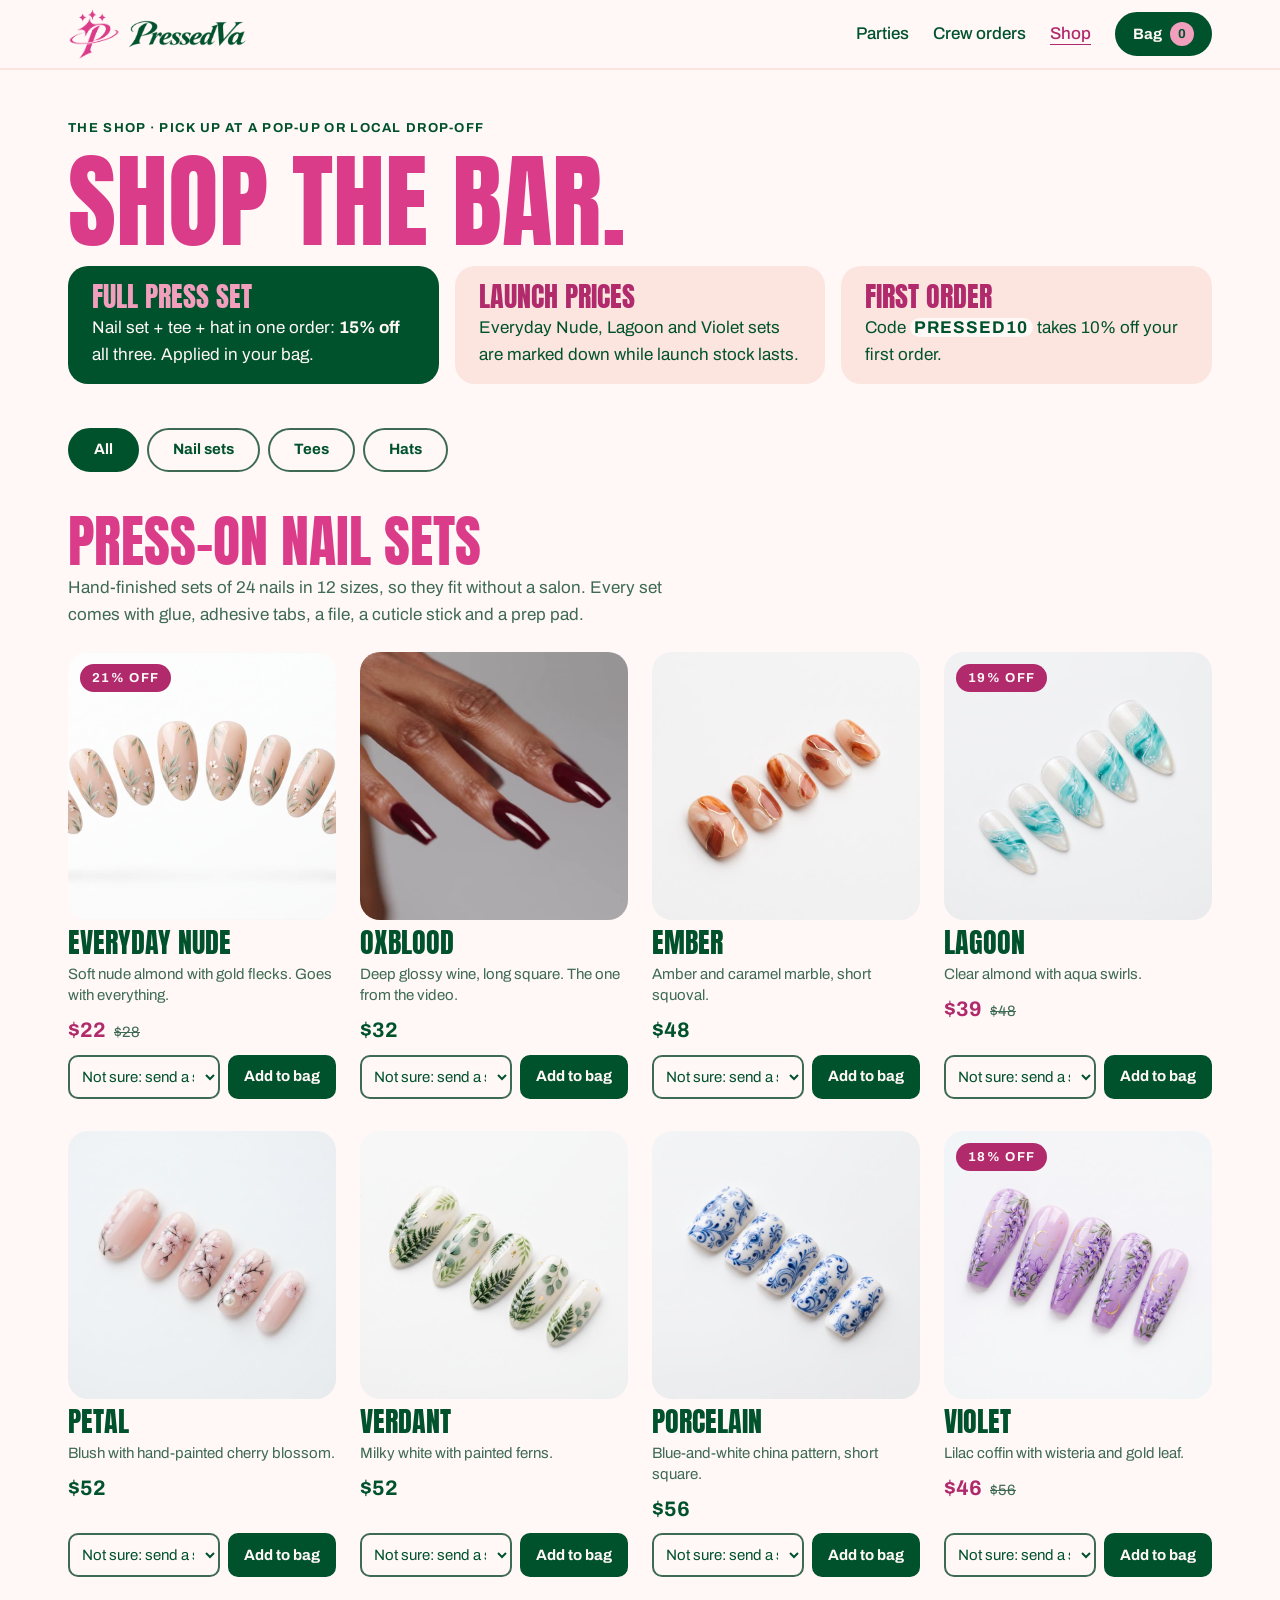
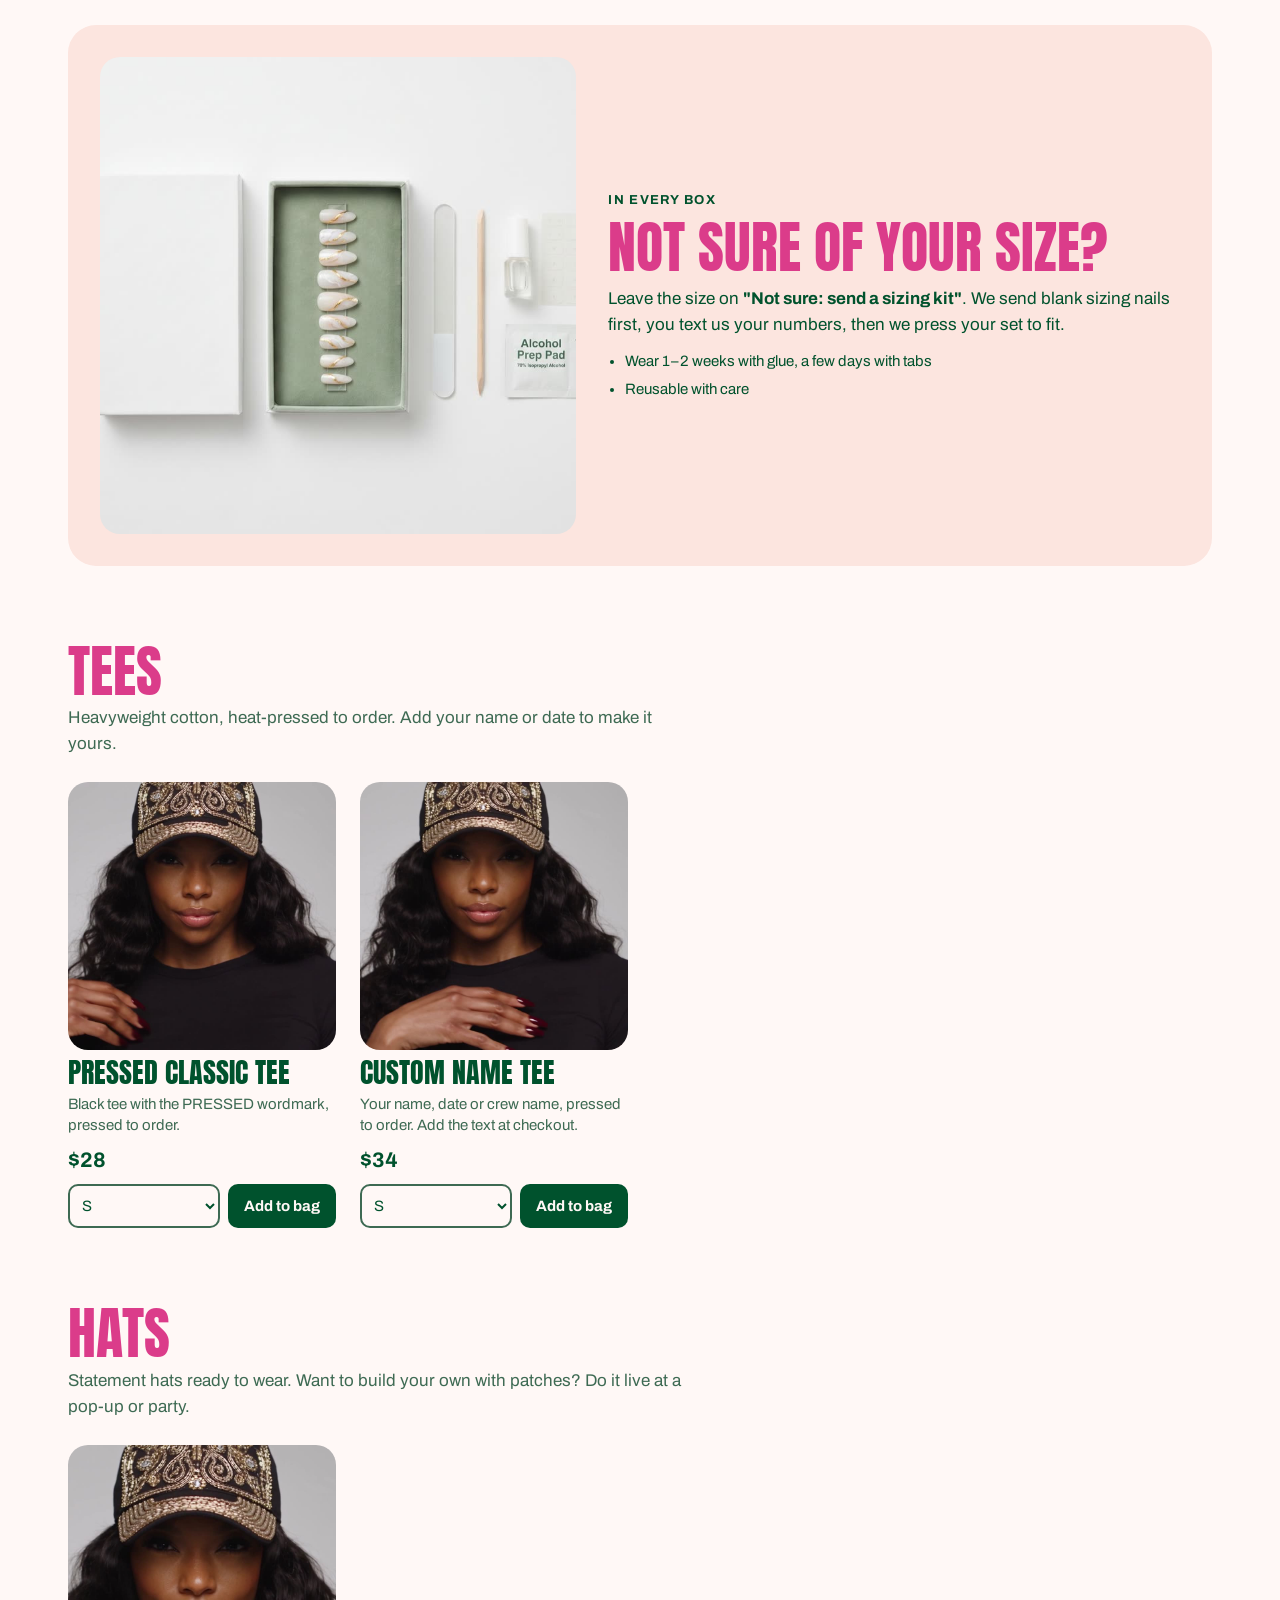
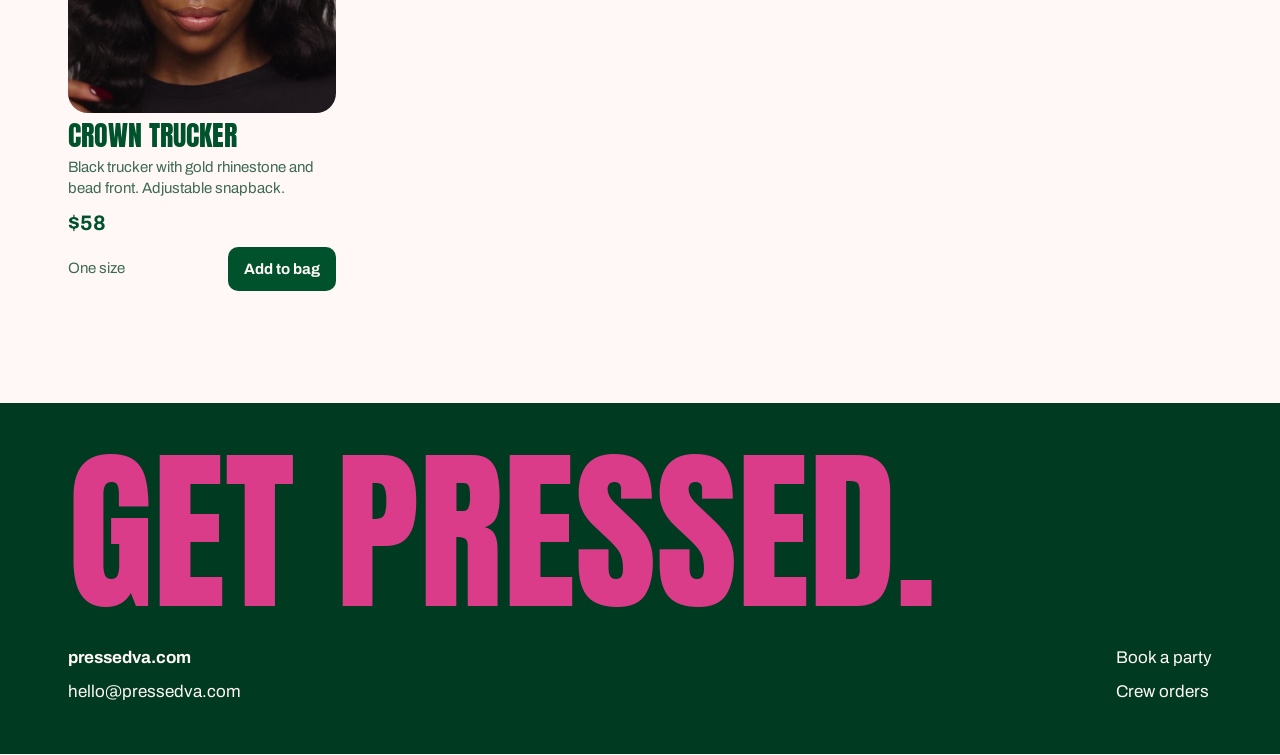
==== commit 769b82a8: "Add files via upload" ====
--- a/shop.html
+++ b/shop.html
@@ -9,6 +9,8 @@
 <link rel="preconnect" href="https://fonts.gstatic.com" crossorigin>
 <link rel="stylesheet" href="https://fonts.googleapis.com/css2?family=Anton&family=Archivo:wght@400;500;700&display=swap">
 <link rel="stylesheet" href="design/tokens.css">
+<link rel="icon" type="image/png" sizes="32x32" href="media/favicon-32.png">
+<link rel="apple-touch-icon" href="media/apple-touch-icon.png">
 <style>
 *,*::before,*::after{box-sizing:border-box}
 [hidden]{display:none!important}
@@ -34,14 +36,18 @@
 /* Header */
 .top{position:sticky;top:0;z-index:20;background:var(--bg-base);padding-top:env(safe-area-inset-top,0px);border-bottom:var(--border-width) solid var(--bg-raised)}
 .top .wrap{display:flex;align-items:center;justify-content:space-between;gap:var(--space-4);min-height:4.25rem}
-.mark{display:flex;align-items:center;gap:var(--space-3);text-decoration:none}
-.bolt{width:var(--touch-min);height:var(--touch-min);border-radius:var(--radius-full);background:var(--accent);display:grid;place-items:center;color:var(--chalk);flex:none}
-.mark b{font-family:var(--font-display);font-weight:var(--weight-regular);font-size:var(--text-lg)}
+.mark{display:flex;align-items:center;text-decoration:none;padding-block:var(--space-1)}
+.mark{gap:var(--space-2)}
+.mark img{display:block;height:3.25rem;width:auto}
+.mark img.word{height:1.75rem}
+.mark,.nav .btn{flex:none;white-space:nowrap}
+@media (max-width:400px){.mark img{height:2.5rem}.mark img.word{height:1.375rem}}
 .nav{display:flex;align-items:center;gap:var(--space-6);font-weight:var(--weight-medium)}
 .nav a{text-decoration:none;padding-block:var(--space-2)}
 .nav a[aria-current]{color:var(--accent-text);text-decoration:underline;text-underline-offset:.3em}
 .nav a:not(.btn):hover{color:var(--accent-text)}
 @media (max-width:760px){.nav .hide-sm{display:none}}
+@media (max-width:370px){.nav a[aria-current]{display:none}}
 .bagbtn{position:relative;display:inline-flex;align-items:center;gap:var(--space-2);min-height:var(--touch-min);padding:var(--space-2) var(--space-4);border-radius:var(--radius-full);border:var(--border-width) solid var(--forest);background:var(--forest);color:var(--chalk);font:var(--weight-bold) var(--text-sm)/1 var(--font-body);cursor:pointer}
 .bagcount{min-width:1.5rem;height:1.5rem;padding-inline:var(--space-1);border-radius:var(--radius-full);background:var(--bubble);color:var(--forest);display:grid;place-items:center;font-size:var(--text-xs)}
 
@@ -137,10 +143,7 @@
 
 <header class="top">
   <div class="wrap">
-    <a class="mark" href="index.html" aria-label="PRESSED home">
-      <span class="bolt" aria-hidden="true"><svg width="20" height="20" viewBox="0 0 24 24" fill="none" stroke="currentColor" stroke-width="2.4" stroke-linejoin="round"><path d="M13 2 4 14h7l-1 8 9-12h-7l1-8z"/></svg></span>
-      <b>PRESSED</b>
-    </a>
+    <a class="mark" href="index.html" aria-label="PressedVA home"><img src="media/mark.png" width="250" height="250" alt=""><img class="word" src="media/wordmark.png" width="348" height="82" alt=""></a>
     <nav class="nav" aria-label="Main">
       <a class="hide-sm" href="index.html#parties">Parties</a>
       <a class="hide-sm" href="index.html#crew">Crew orders</a>
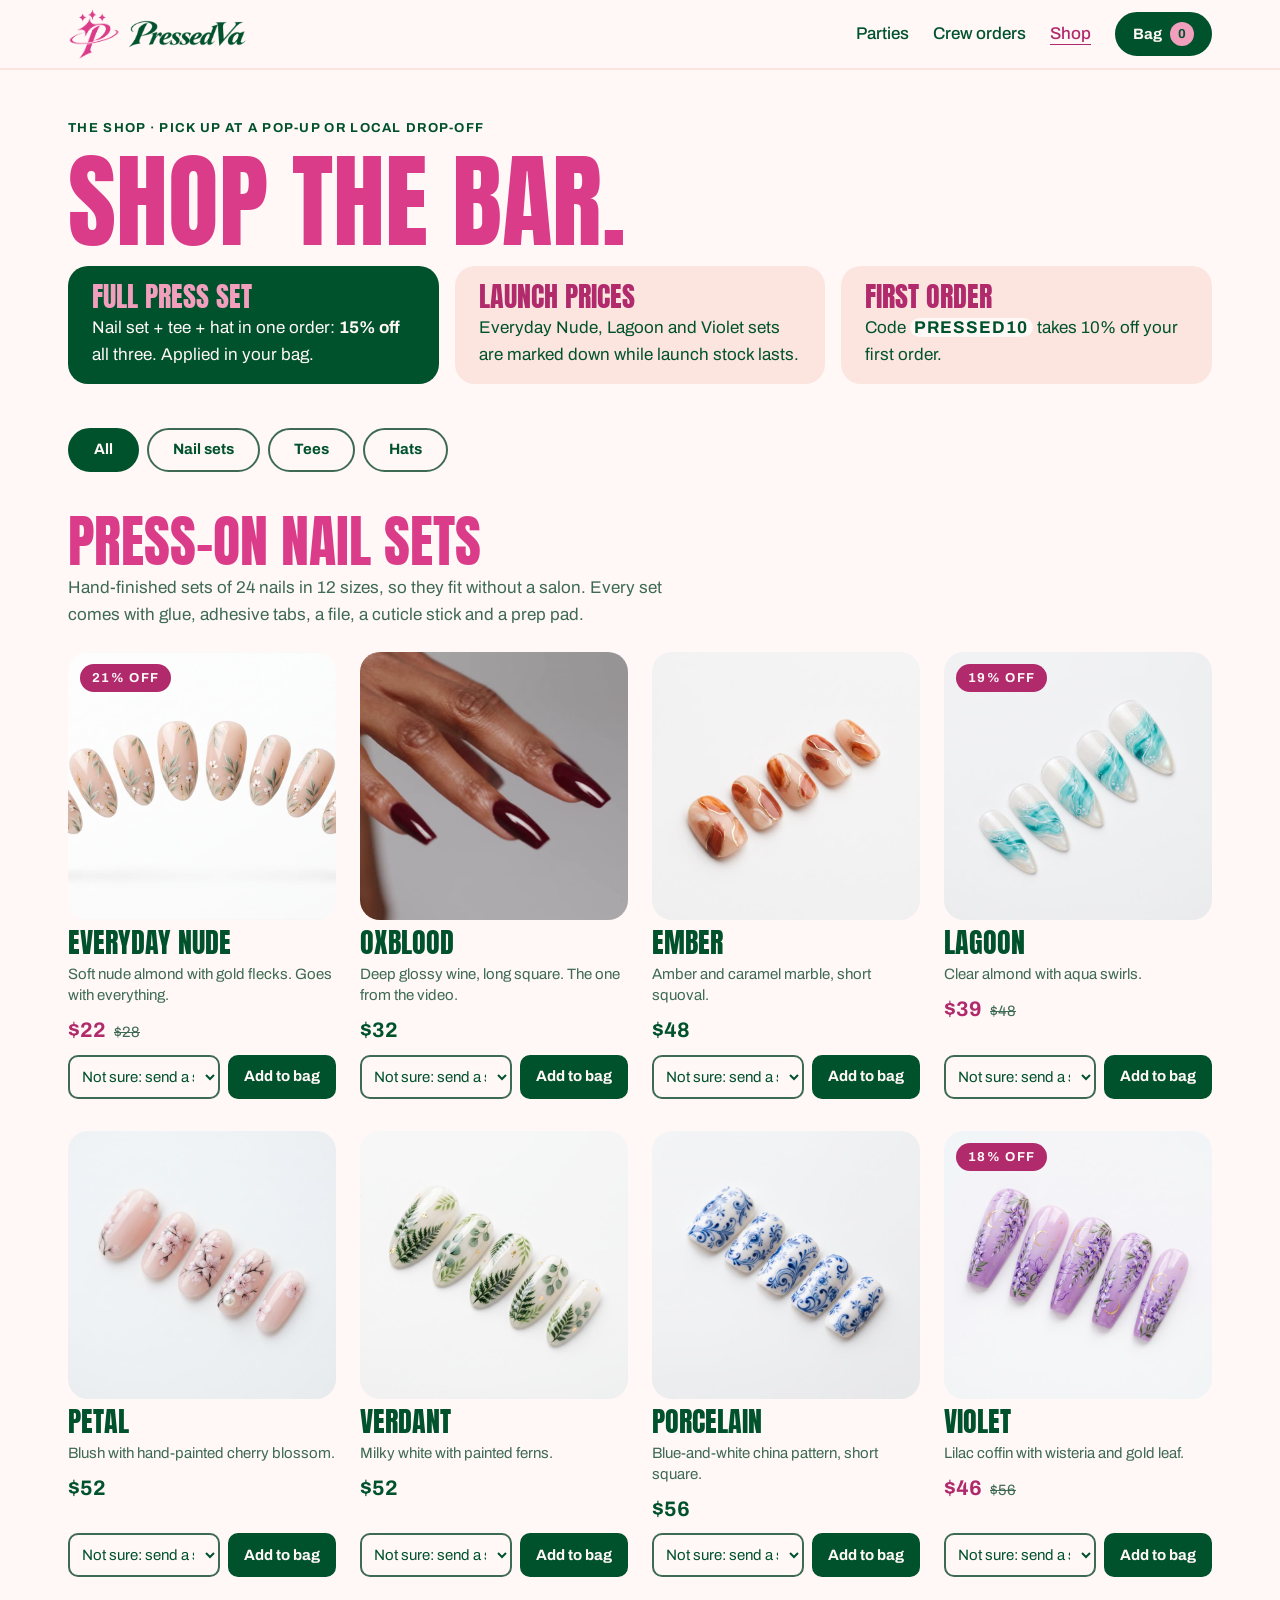
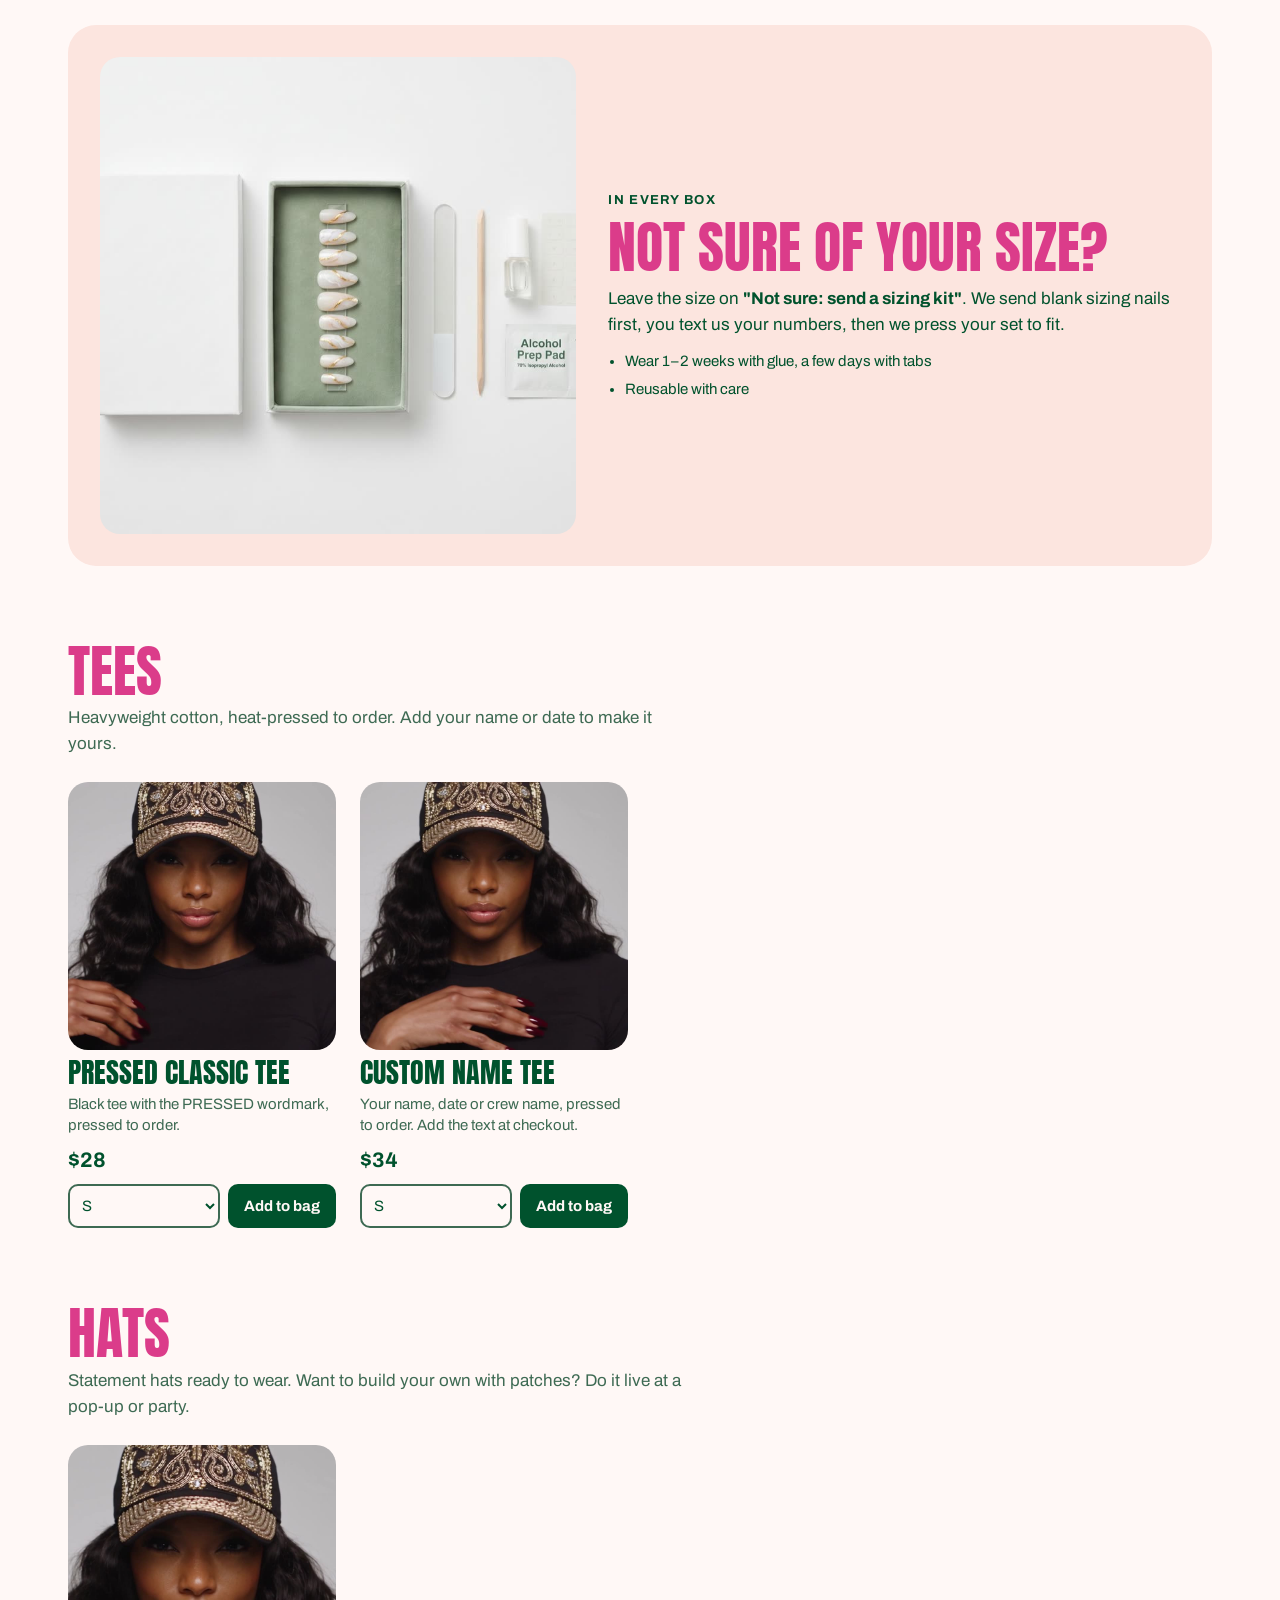
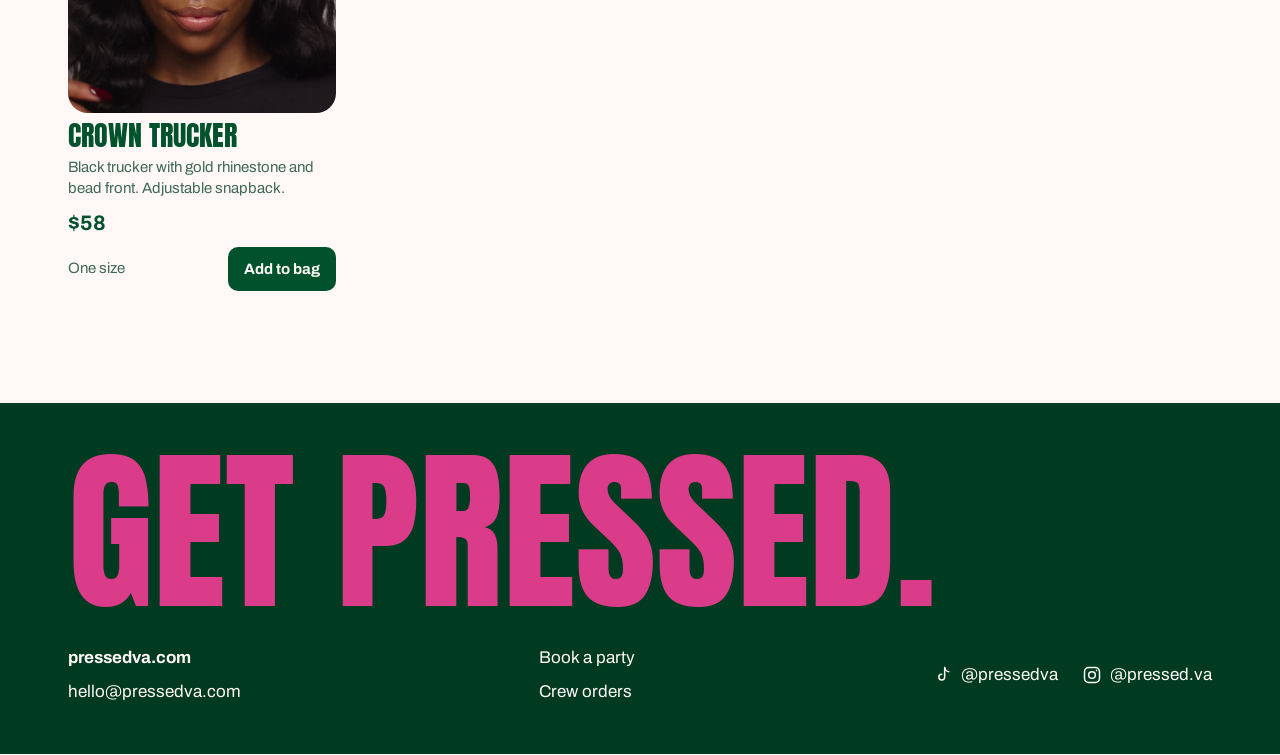
==== commit dc239460: "Add files via upload" ====
--- a/shop.html
+++ b/shop.html
@@ -137,6 +137,10 @@
 footer .cols{display:flex;flex-wrap:wrap;gap:var(--space-8);justify-content:space-between}
 footer a{text-decoration:none}
 footer .big{font-size:var(--text-footer);color:var(--accent);line-height:var(--leading-display);margin-bottom:var(--space-8)}
+.social{display:flex;flex-wrap:wrap;gap:var(--space-1) var(--space-6)}
+.social a{display:inline-flex;align-items:center;gap:var(--space-2);min-height:var(--touch-min);text-decoration:none}
+.social a:hover span{text-decoration:underline}
+.social svg{width:1.25rem;height:1.25rem;flex:none}
 </style>
 </head>
 <body>
@@ -209,6 +213,7 @@
     <div class="cols">
       <div style="display:flex;flex-direction:column;gap:var(--space-2)"><b>pressedva.com</b><span>hello@pressedva.com</span></div>
       <div style="display:flex;flex-direction:column;gap:var(--space-2)"><a href="index.html#book">Book a party</a><a href="index.html#quote">Crew orders</a></div>
+      <div class="social" aria-label="PRESSED on social"><a href="https://www.tiktok.com/@pressedva" target="_blank" rel="noopener" aria-label="TikTok @pressedva"><svg viewBox="0 0 24 24" aria-hidden="true" fill="none" stroke="currentColor" stroke-width="1.8" stroke-linecap="round" stroke-linejoin="round"><path d="M14 3v11.5a3.5 3.5 0 1 1-3.5-3.5"/><path d="M14 3c.4 2.6 2.4 4.6 5 5"/></svg><span>@pressedva</span></a><a href="https://www.instagram.com/pressed.va/" target="_blank" rel="noopener" aria-label="Instagram @pressed.va"><svg viewBox="0 0 24 24" aria-hidden="true" fill="none" stroke="currentColor" stroke-width="1.8"><rect x="3" y="3" width="18" height="18" rx="5"/><circle cx="12" cy="12" r="4"/><circle cx="17.5" cy="6.5" r="1" fill="currentColor" stroke="none"/></svg><span>@pressed.va</span></a></div>
     </div>
   </div>
 </footer>
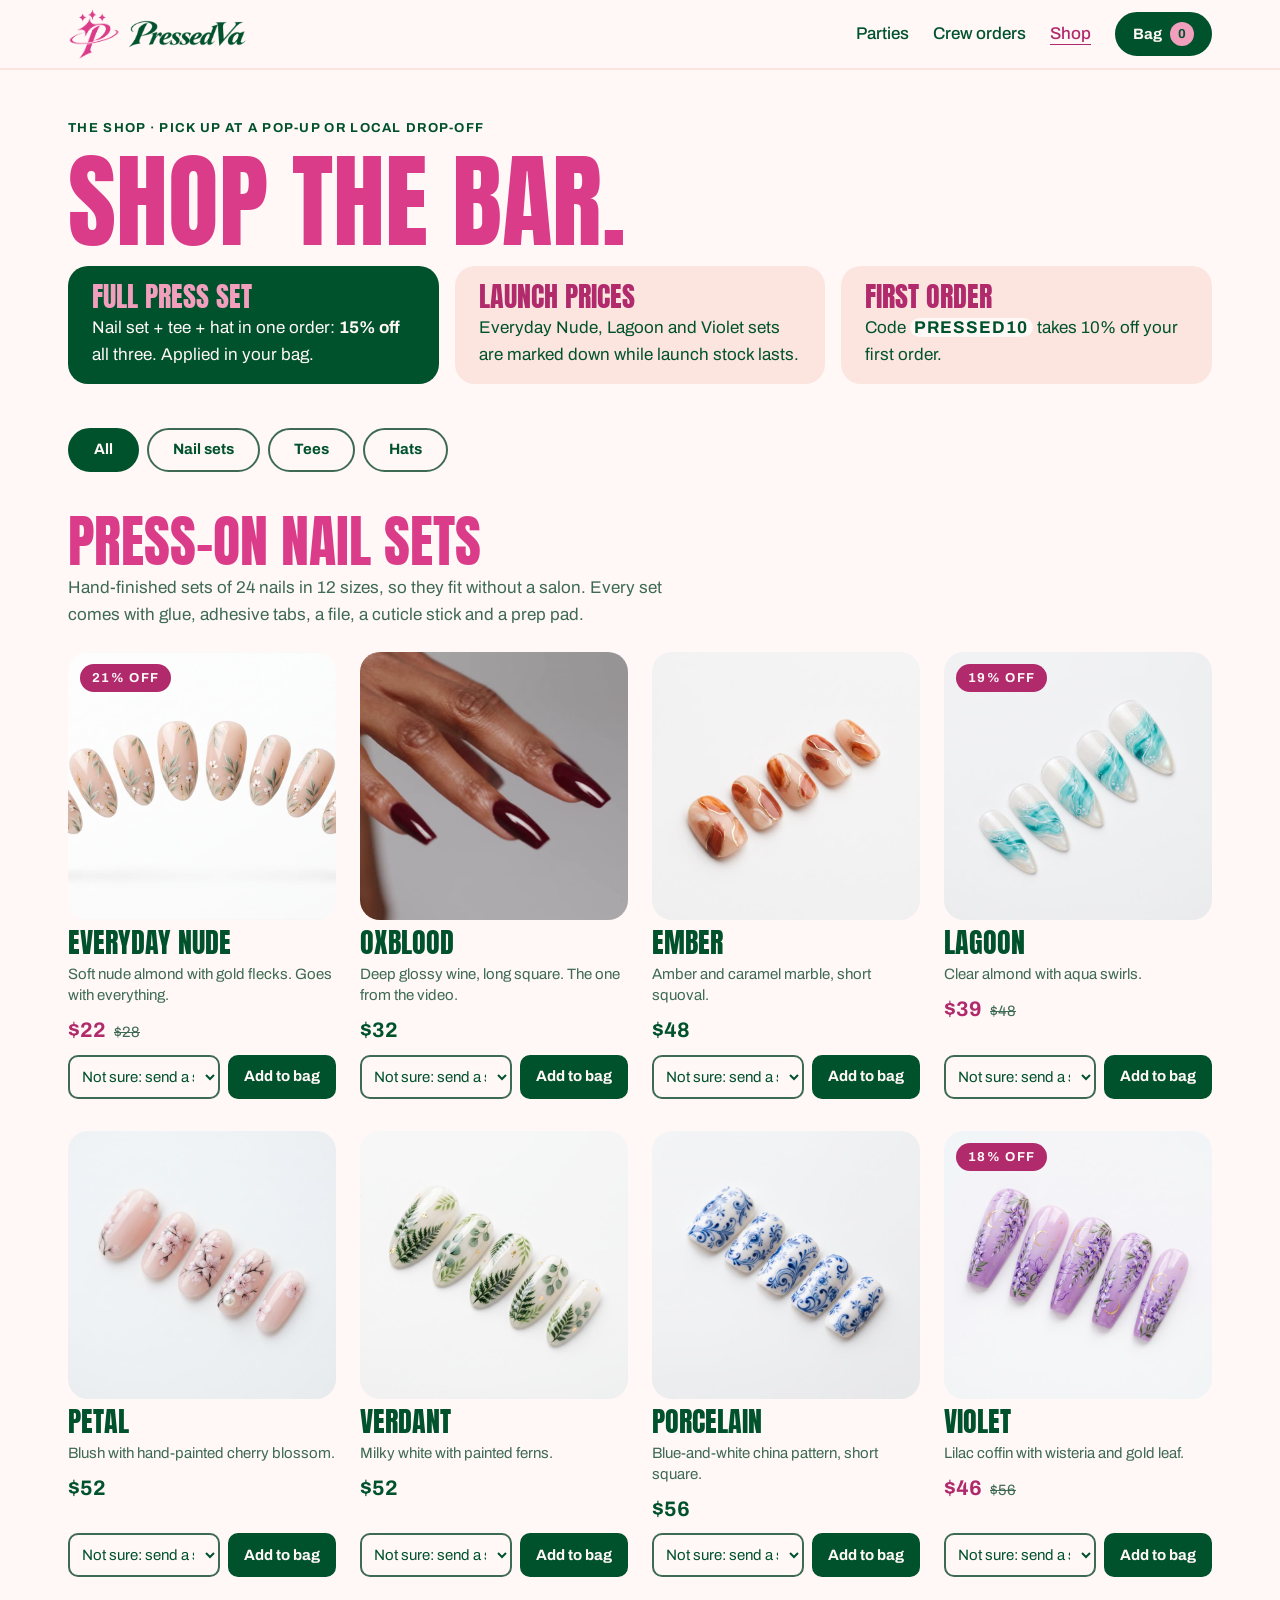
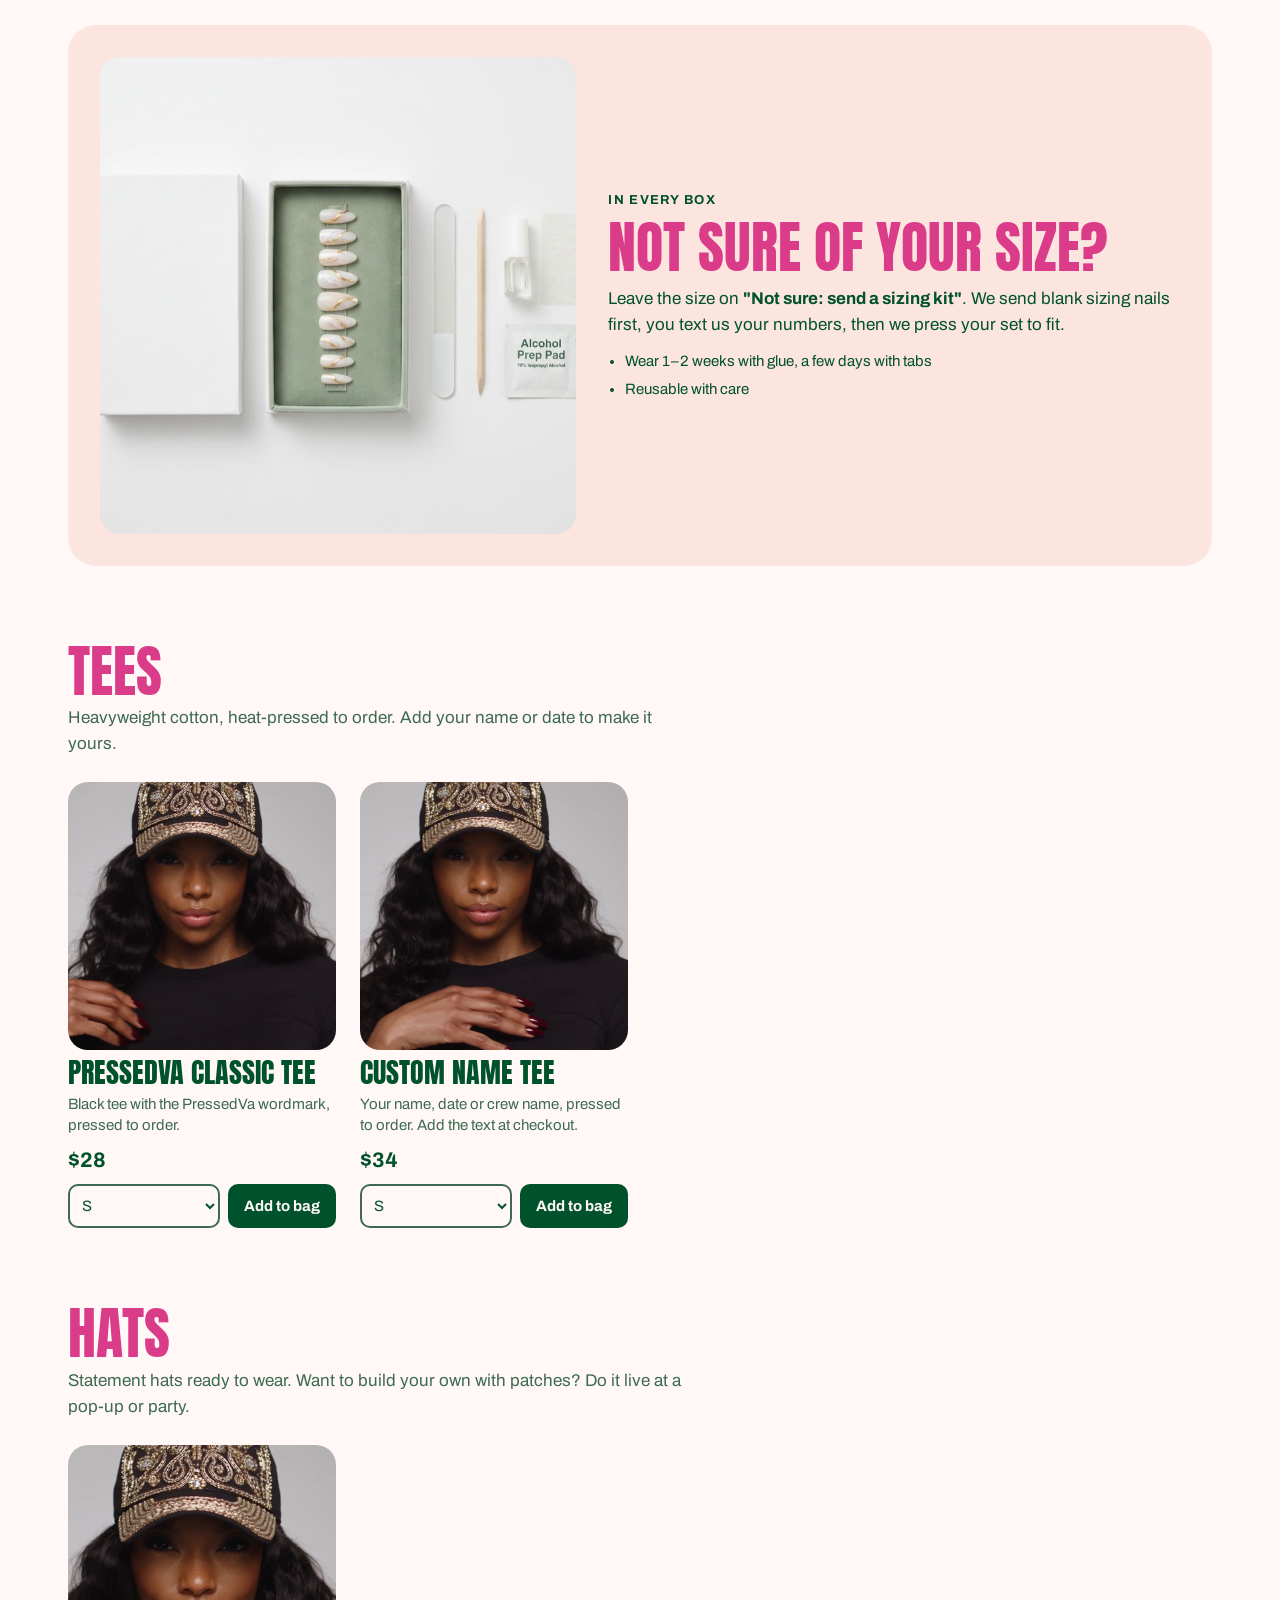
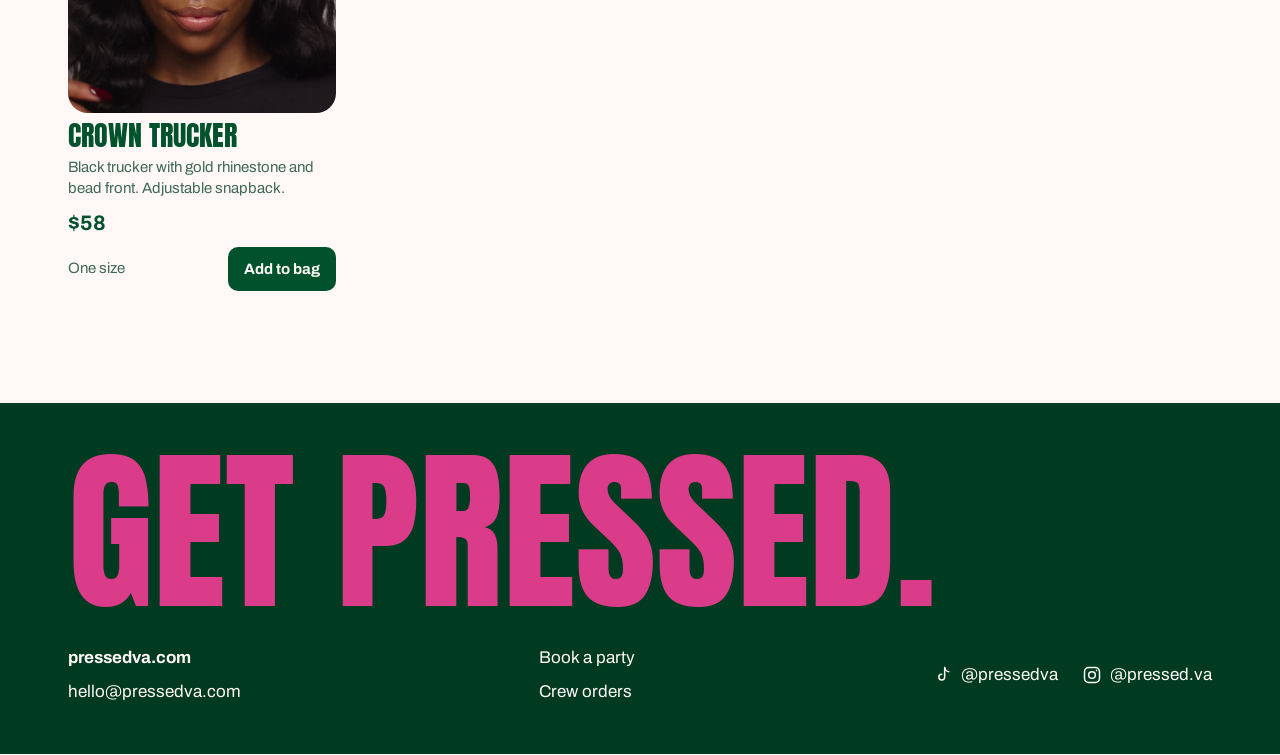
==== commit 8af62522: "Add files via upload" ====
--- a/shop.html
+++ b/shop.html
@@ -3,8 +3,8 @@
 <head>
 <meta charset="utf-8">
 <meta name="viewport" content="width=device-width, initial-scale=1, viewport-fit=cover">
-<title>Shop — PRESSED</title>
-<meta name="description" content="Press-on nail sets, custom tees and hats from PRESSED in Stafford and Fredericksburg, VA. Pick up at a pop-up or get local drop-off.">
+<title>Shop — PressedVa</title>
+<meta name="description" content="Press-on nail sets, custom tees and hats from PressedVa in Stafford and Fredericksburg, VA. Pick up at a pop-up or get local drop-off.">
 <link rel="preconnect" href="https://fonts.googleapis.com">
 <link rel="preconnect" href="https://fonts.gstatic.com" crossorigin>
 <link rel="stylesheet" href="https://fonts.googleapis.com/css2?family=Anton&family=Archivo:wght@400;500;700&display=swap">
@@ -147,7 +147,7 @@
 
 <header class="top">
   <div class="wrap">
-    <a class="mark" href="index.html" aria-label="PressedVA home"><img src="media/mark.png" width="250" height="250" alt=""><img class="word" src="media/wordmark.png" width="348" height="82" alt=""></a>
+    <a class="mark" href="index.html" aria-label="PressedVa home"><img src="media/mark.png" width="250" height="250" alt=""><img class="word" src="media/wordmark.png" width="348" height="82" alt=""></a>
     <nav class="nav" aria-label="Main">
       <a class="hide-sm" href="index.html#parties">Parties</a>
       <a class="hide-sm" href="index.html#crew">Crew orders</a>
@@ -184,7 +184,7 @@
     <p class="intro muted">Hand-finished sets of 24 nails in 12 sizes, so they fit without a salon. Every set comes with glue, adhesive tabs, a file, a cuticle stick and a prep pad.</p>
     <div class="grid" data-grid="nails"></div>
     <div class="box" style="margin-top:var(--space-12)">
-      <img src="media/shop/whats-in-the-box.jpg" alt="Open PRESSED nail kit: tray of nails, file, cuticle stick and prep pad" width="800" height="800" loading="lazy">
+      <img src="media/shop/whats-in-the-box.jpg" alt="Open PressedVa nail kit: tray of nails, file, cuticle stick and prep pad" width="800" height="800" loading="lazy">
       <div style="display:flex;flex-direction:column;gap:var(--space-3)">
         <p class="eyebrow">In every box</p>
         <h3 class="display" style="font-size:var(--text-2xl);color:var(--accent)">Not sure of your size?</h3>
@@ -213,7 +213,7 @@
     <div class="cols">
       <div style="display:flex;flex-direction:column;gap:var(--space-2)"><b>pressedva.com</b><span>hello@pressedva.com</span></div>
       <div style="display:flex;flex-direction:column;gap:var(--space-2)"><a href="index.html#book">Book a party</a><a href="index.html#quote">Crew orders</a></div>
-      <div class="social" aria-label="PRESSED on social"><a href="https://www.tiktok.com/@pressedva" target="_blank" rel="noopener" aria-label="TikTok @pressedva"><svg viewBox="0 0 24 24" aria-hidden="true" fill="none" stroke="currentColor" stroke-width="1.8" stroke-linecap="round" stroke-linejoin="round"><path d="M14 3v11.5a3.5 3.5 0 1 1-3.5-3.5"/><path d="M14 3c.4 2.6 2.4 4.6 5 5"/></svg><span>@pressedva</span></a><a href="https://www.instagram.com/pressed.va/" target="_blank" rel="noopener" aria-label="Instagram @pressed.va"><svg viewBox="0 0 24 24" aria-hidden="true" fill="none" stroke="currentColor" stroke-width="1.8"><rect x="3" y="3" width="18" height="18" rx="5"/><circle cx="12" cy="12" r="4"/><circle cx="17.5" cy="6.5" r="1" fill="currentColor" stroke="none"/></svg><span>@pressed.va</span></a></div>
+      <div class="social" aria-label="PressedVa on social"><a href="https://www.tiktok.com/@pressedva" target="_blank" rel="noopener" aria-label="TikTok @pressedva"><svg viewBox="0 0 24 24" aria-hidden="true" fill="none" stroke="currentColor" stroke-width="1.8" stroke-linecap="round" stroke-linejoin="round"><path d="M14 3v11.5a3.5 3.5 0 1 1-3.5-3.5"/><path d="M14 3c.4 2.6 2.4 4.6 5 5"/></svg><span>@pressedva</span></a><a href="https://www.instagram.com/pressed.va/" target="_blank" rel="noopener" aria-label="Instagram @pressed.va"><svg viewBox="0 0 24 24" aria-hidden="true" fill="none" stroke="currentColor" stroke-width="1.8"><rect x="3" y="3" width="18" height="18" rx="5"/><circle cx="12" cy="12" r="4"/><circle cx="17.5" cy="6.5" r="1" fill="currentColor" stroke="none"/></svg><span>@pressed.va</span></a></div>
     </div>
   </div>
 </footer>
@@ -243,7 +243,7 @@
   { id: "verdant", cat: "nails", name: "Verdant", desc: "Milky white with painted ferns.", price: 5200, img: "verdant.jpg" },
   { id: "porcelain", cat: "nails", name: "Porcelain", desc: "Blue-and-white china pattern, short square.", price: 5600, img: "porcelain.jpg" },
   { id: "violet", cat: "nails", name: "Violet", desc: "Lilac coffin with wisteria and gold leaf.", price: 4600, was: 5600, img: "violet.jpg" },
-  { id: "classic-tee", cat: "tees", name: "PRESSED Classic Tee", desc: "Black tee with the PRESSED wordmark, pressed to order.", price: 2800, img: "classic-tee.jpg" },
+  { id: "classic-tee", cat: "tees", name: "PressedVa Classic Tee", desc: "Black tee with the PressedVa wordmark, pressed to order.", price: 2800, img: "classic-tee.jpg" },
   { id: "name-tee", cat: "tees", name: "Custom Name Tee", desc: "Your name, date or crew name, pressed to order. Add the text at checkout.", price: 3400, img: "name-tee.jpg" },
   { id: "crown-trucker", cat: "hats", name: "Crown Trucker", desc: "Black trucker with gold rhinestone and bead front. Adjustable snapback.", price: 5800, img: "crown-trucker.jpg" }
 ];
